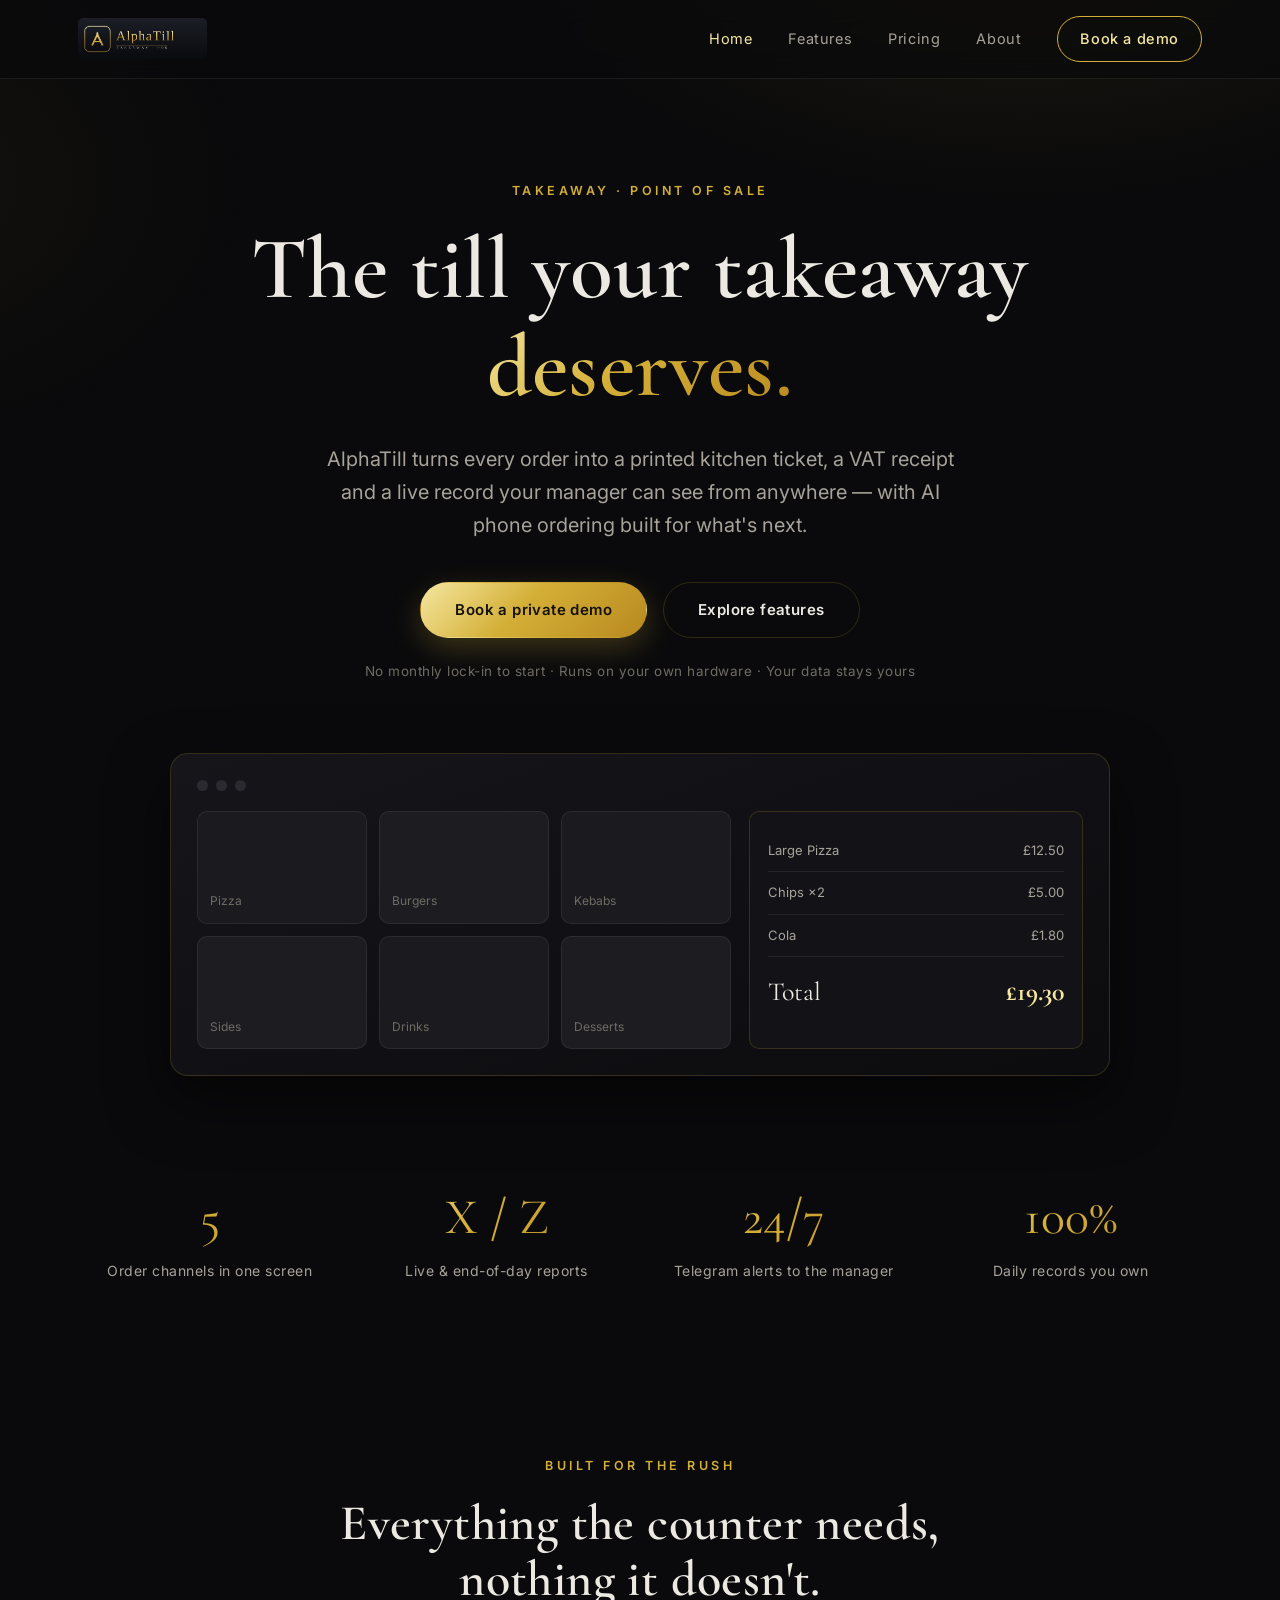
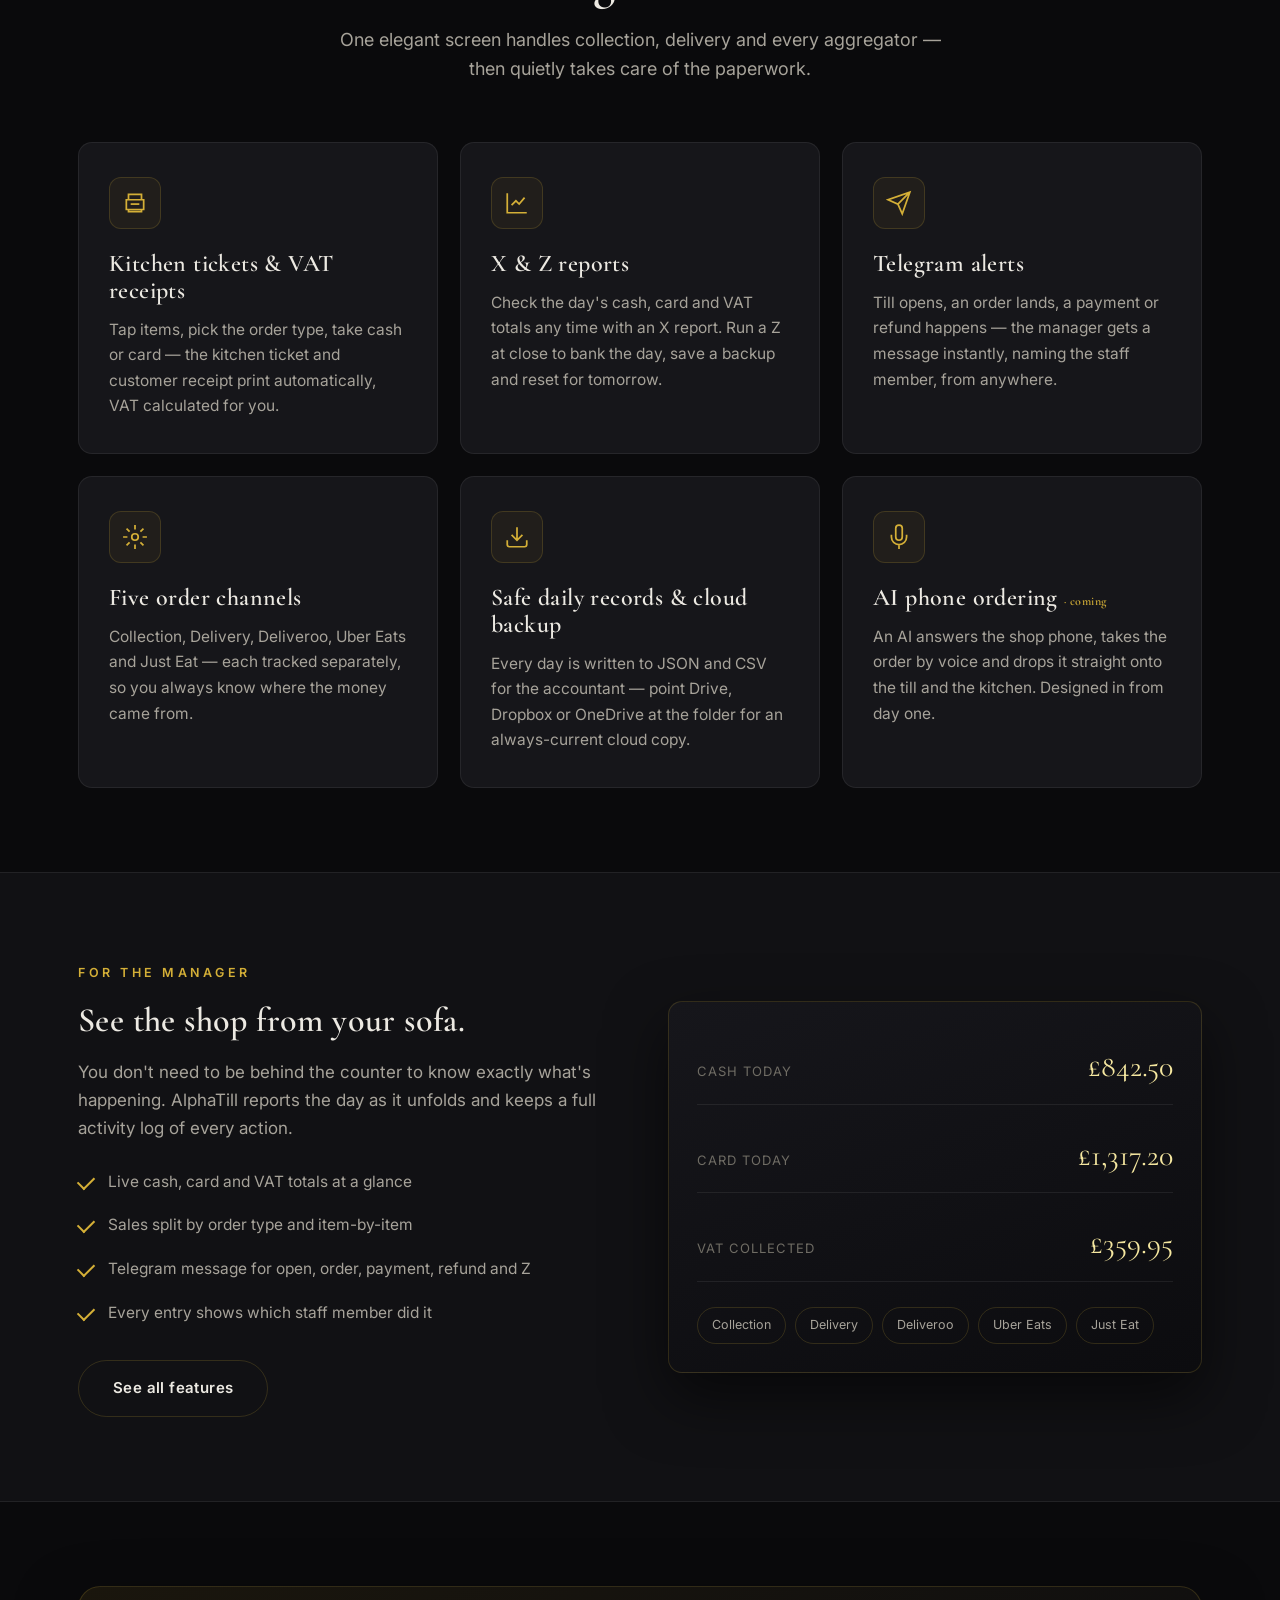
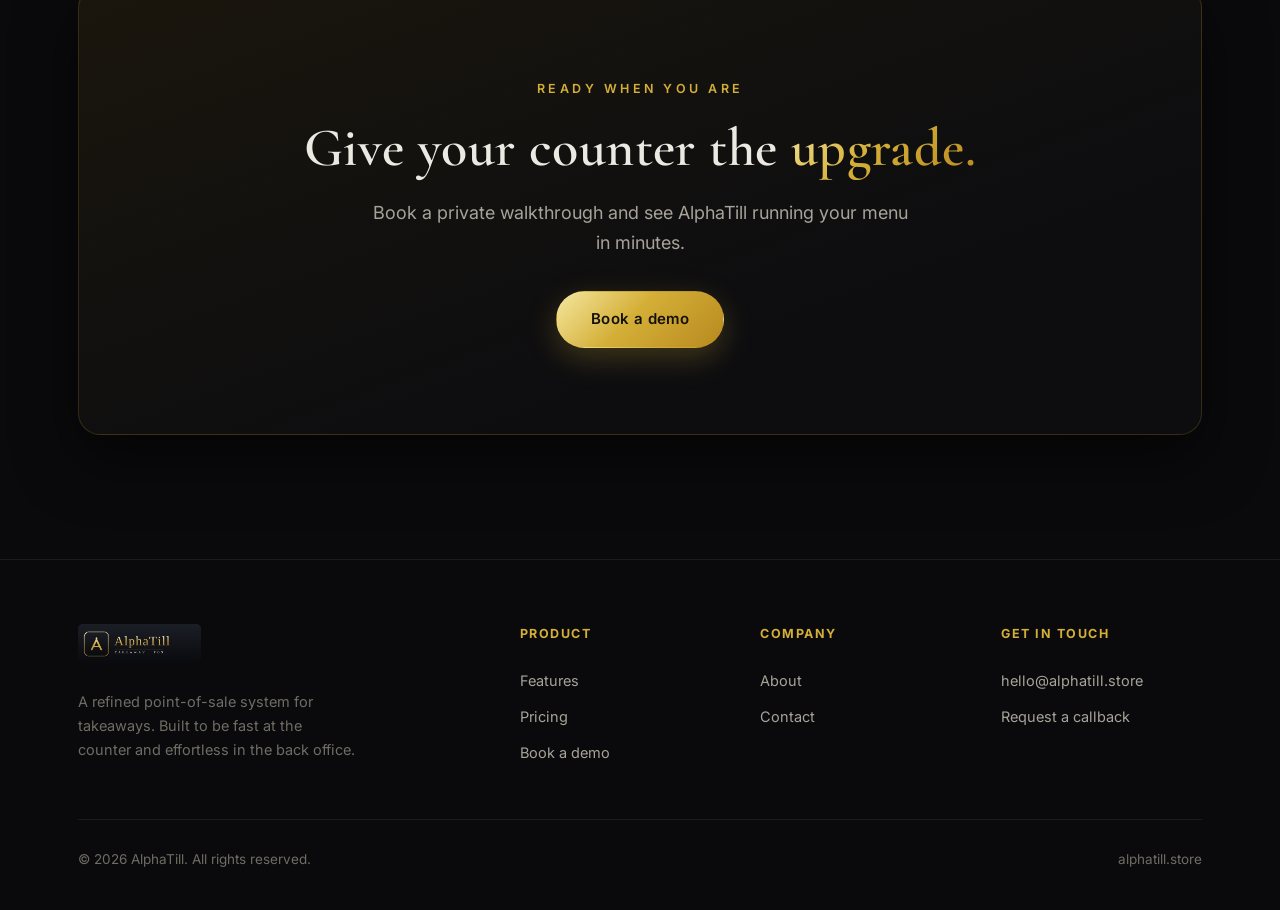
==== index.html @ 784c2a52 "Initial commit: AlphaTill marketing website" ====
<!DOCTYPE html>
<html lang="en">
<head>
<meta charset="UTF-8" />
<meta name="viewport" content="width=device-width, initial-scale=1.0" />
<title>AlphaTill — The Luxury POS for Takeaways</title>
<meta name="description" content="AlphaTill is a refined point-of-sale system for takeaways: kitchen tickets, VAT receipts, X/Z reports, Telegram alerts, cloud backups and AI phone ordering." />
<link rel="icon" href="img/logo.png" />
<link rel="preconnect" href="https://fonts.googleapis.com" />
<link rel="preconnect" href="https://fonts.gstatic.com" crossorigin />
<link href="https://fonts.googleapis.com/css2?family=Cormorant+Garamond:wght@500;600;700&family=Inter:wght@400;500;600;700&display=swap" rel="stylesheet" />
<link rel="stylesheet" href="css/style.css" />
</head>
<body>

<header class="site">
  <div class="wrap nav">
    <a href="index.html" class="logo"><img src="img/logo.png" alt="AlphaTill" /></a>
    <nav class="nav-links">
      <a href="index.html" class="active">Home</a>
      <a href="features.html">Features</a>
      <a href="pricing.html">Pricing</a>
      <a href="about.html">About</a>
      <a href="contact.html" class="nav-cta">Book a demo</a>
    </nav>
    <button class="menu-toggle" aria-label="Menu">☰</button>
  </div>
</header>

<!-- HERO -->
<section class="hero">
  <div class="wrap">
    <span class="eyebrow">Takeaway · Point of Sale</span>
    <h1>The till your takeaway<br><span class="gold-text">deserves.</span></h1>
    <p class="lead">AlphaTill turns every order into a printed kitchen ticket, a VAT receipt and a live record your manager can see from anywhere — with AI phone ordering built for what's next.</p>
    <div class="hero-actions">
      <a href="contact.html" class="btn btn-gold">Book a private demo</a>
      <a href="features.html" class="btn btn-ghost">Explore features</a>
    </div>
    <p class="hero-note">No monthly lock-in to start · Runs on your own hardware · Your data stays yours</p>

    <!-- device mock -->
    <div class="hero-visual reveal">
      <div class="mock-bar"><span></span><span></span><span></span></div>
      <div class="mock-grid">
        <div class="mock-tiles">
          <div class="mock-tile">Pizza</div>
          <div class="mock-tile">Burgers</div>
          <div class="mock-tile">Kebabs</div>
          <div class="mock-tile">Sides</div>
          <div class="mock-tile">Drinks</div>
          <div class="mock-tile">Desserts</div>
        </div>
        <div class="mock-side">
          <div class="mock-row"><span>Large Pizza</span><span>£12.50</span></div>
          <div class="mock-row"><span>Chips ×2</span><span>£5.00</span></div>
          <div class="mock-row"><span>Cola</span><span>£1.80</span></div>
          <div class="mock-total"><span>Total</span><b>£19.30</b></div>
        </div>
      </div>
    </div>
  </div>
</section>

<!-- TRUST / STATS -->
<section style="padding-top:30px;">
  <div class="wrap">
    <div class="stats">
      <div class="stat reveal"><div class="num gold-text">5</div><div class="lbl">Order channels in one screen</div></div>
      <div class="stat reveal"><div class="num gold-text">X&nbsp;/&nbsp;Z</div><div class="lbl">Live & end-of-day reports</div></div>
      <div class="stat reveal"><div class="num gold-text">24/7</div><div class="lbl">Telegram alerts to the manager</div></div>
      <div class="stat reveal"><div class="num gold-text">100%</div><div class="lbl">Daily records you own</div></div>
    </div>
  </div>
</section>

<!-- FEATURE HIGHLIGHTS -->
<section>
  <div class="wrap">
    <div class="section-head">
      <span class="eyebrow">Built for the rush</span>
      <h2>Everything the counter needs,<br>nothing it doesn't.</h2>
      <p>One elegant screen handles collection, delivery and every aggregator — then quietly takes care of the paperwork.</p>
    </div>
    <div class="grid grid-3">
      <div class="card reveal">
        <div class="icon"><svg viewBox="0 0 24 24"><path d="M6 9V4h12v5M6 18h12v2H6zM4 9h16v9H4z"/><path d="M8 13h8"/></svg></div>
        <h3>Kitchen tickets & VAT receipts</h3>
        <p>Tap items, pick the order type, take cash or card — the kitchen ticket and customer receipt print automatically, VAT calculated for you.</p>
      </div>
      <div class="card reveal">
        <div class="icon"><svg viewBox="0 0 24 24"><path d="M3 3v18h18"/><path d="M7 14l4-4 3 3 5-6"/></svg></div>
        <h3>X & Z reports</h3>
        <p>Check the day's cash, card and VAT totals any time with an X report. Run a Z at close to bank the day, save a backup and reset for tomorrow.</p>
      </div>
      <div class="card reveal">
        <div class="icon"><svg viewBox="0 0 24 24"><path d="M22 2L11 13M22 2l-7 20-4-9-9-4 20-7z"/></svg></div>
        <h3>Telegram alerts</h3>
        <p>Till opens, an order lands, a payment or refund happens — the manager gets a message instantly, naming the staff member, from anywhere.</p>
      </div>
      <div class="card reveal">
        <div class="icon"><svg viewBox="0 0 24 24"><circle cx="12" cy="12" r="3"/><path d="M12 1v4M12 19v4M4.2 4.2l2.8 2.8M17 17l2.8 2.8M1 12h4M19 12h4M4.2 19.8l2.8-2.8M17 7l2.8-2.8"/></svg></div>
        <h3>Five order channels</h3>
        <p>Collection, Delivery, Deliveroo, Uber Eats and Just Eat — each tracked separately, so you always know where the money came from.</p>
      </div>
      <div class="card reveal">
        <div class="icon"><svg viewBox="0 0 24 24"><path d="M21 15v4a2 2 0 0 1-2 2H5a2 2 0 0 1-2-2v-4"/><path d="M7 10l5 5 5-5M12 15V3"/></svg></div>
        <h3>Safe daily records & cloud backup</h3>
        <p>Every day is written to JSON and CSV for the accountant — point Drive, Dropbox or OneDrive at the folder for an always-current cloud copy.</p>
      </div>
      <div class="card reveal">
        <div class="icon"><svg viewBox="0 0 24 24"><path d="M12 1a3 3 0 0 0-3 3v8a3 3 0 0 0 6 0V4a3 3 0 0 0-3-3z"/><path d="M19 10v2a7 7 0 0 1-14 0v-2M12 19v4"/></svg></div>
        <h3>AI phone ordering <span style="font-size:12px;color:var(--gold)">· coming</span></h3>
        <p>An AI answers the shop phone, takes the order by voice and drops it straight onto the till and the kitchen. Designed in from day one.</p>
      </div>
    </div>
  </div>
</section>

<!-- SPLIT FEATURE -->
<section style="background:var(--bg-soft); border-top:1px solid var(--line-soft); border-bottom:1px solid var(--line-soft);">
  <div class="wrap">
    <div class="feature-row" style="border:0;padding:0;">
      <div class="feature-text reveal">
        <span class="eyebrow">For the manager</span>
        <h3>See the shop from your sofa.</h3>
        <p>You don't need to be behind the counter to know exactly what's happening. AlphaTill reports the day as it unfolds and keeps a full activity log of every action.</p>
        <ul class="feature-list">
          <li>Live cash, card and VAT totals at a glance</li>
          <li>Sales split by order type and item-by-item</li>
          <li>Telegram message for open, order, payment, refund and Z</li>
          <li>Every entry shows which staff member did it</li>
        </ul>
        <div style="margin-top:26px;"><a href="features.html" class="btn btn-ghost">See all features</a></div>
      </div>
      <div class="feature-art reveal">
        <div class="art-stat"><span class="label">Cash today</span><span class="val">£842.50</span></div>
        <div class="art-stat"><span class="label">Card today</span><span class="val">£1,317.20</span></div>
        <div class="art-stat"><span class="label">VAT collected</span><span class="val">£359.95</span></div>
        <div style="margin-top:8px;">
          <span class="art-chip">Collection</span>
          <span class="art-chip">Delivery</span>
          <span class="art-chip">Deliveroo</span>
          <span class="art-chip">Uber Eats</span>
          <span class="art-chip">Just Eat</span>
        </div>
      </div>
    </div>
  </div>
</section>

<!-- CTA -->
<section>
  <div class="wrap">
    <div class="cta-band reveal">
      <span class="eyebrow">Ready when you are</span>
      <h2>Give your counter the <span class="gold-text">upgrade.</span></h2>
      <p>Book a private walkthrough and see AlphaTill running your menu in minutes.</p>
      <a href="contact.html" class="btn btn-gold">Book a demo</a>
    </div>
  </div>
</section>

<!-- FOOTER -->
<footer class="site">
  <div class="wrap">
    <div class="foot-grid">
      <div class="foot-brand">
        <img src="img/logo.png" alt="AlphaTill" />
        <p>A refined point-of-sale system for takeaways. Built to be fast at the counter and effortless in the back office.</p>
      </div>
      <div class="foot-col">
        <h5>Product</h5>
        <a href="features.html">Features</a>
        <a href="pricing.html">Pricing</a>
        <a href="contact.html">Book a demo</a>
      </div>
      <div class="foot-col">
        <h5>Company</h5>
        <a href="about.html">About</a>
        <a href="contact.html">Contact</a>
      </div>
      <div class="foot-col">
        <h5>Get in touch</h5>
        <a href="mailto:hello@alphatill.store">hello@alphatill.store</a>
        <a href="contact.html">Request a callback</a>
      </div>
    </div>
    <div class="foot-bottom">
      <span>© 2026 AlphaTill. All rights reserved.</span>
      <span>alphatill.store</span>
    </div>
  </div>
</footer>

<script src="js/main.js"></script>
</body>
</html>
---- css/style.css ----
/* ============================================================
   AlphaTill — Luxury marketing site
   Dark & gold theme
   ============================================================ */

:root {
  --bg:        #0a0a0c;
  --bg-soft:   #111114;
  --bg-card:   #16161a;
  --bg-elev:   #1c1c21;
  --line:      rgba(212,175,55,0.18);
  --line-soft: rgba(255,255,255,0.07);

  --gold:      #d4af37;
  --gold-lite: #f5e7a0;
  --gold-deep: #c9a227;
  --gold-grad: linear-gradient(135deg, #f5e7a0 0%, #d4af37 45%, #b8891f 100%);

  --text:      #ece9e2;
  --text-soft: #a7a39a;
  --text-dim:  #6f6c64;

  --serif: "Cormorant Garamond", "Playfair Display", Georgia, serif;
  --sans:  "Inter", -apple-system, BlinkMacSystemFont, "Segoe UI", sans-serif;

  --maxw: 1180px;
  --radius: 14px;
  --shadow: 0 24px 60px rgba(0,0,0,0.55);
}

* { margin: 0; padding: 0; box-sizing: border-box; }

html { scroll-behavior: smooth; }

body {
  background: var(--bg);
  color: var(--text);
  font-family: var(--sans);
  font-size: 17px;
  line-height: 1.65;
  -webkit-font-smoothing: antialiased;
  overflow-x: hidden;
}

/* subtle luxe background grain/glow */
body::before {
  content: "";
  position: fixed;
  inset: 0;
  background:
    radial-gradient(900px 500px at 80% -10%, rgba(212,175,55,0.10), transparent 60%),
    radial-gradient(700px 500px at -10% 20%, rgba(212,175,55,0.05), transparent 55%);
  pointer-events: none;
  z-index: 0;
}

.wrap { max-width: var(--maxw); margin: 0 auto; padding: 0 28px; position: relative; z-index: 1; }

h1, h2, h3 { font-family: var(--serif); font-weight: 600; line-height: 1.12; letter-spacing: 0.4px; }

a { color: inherit; text-decoration: none; transition: color .25s ease, opacity .25s ease; }

.gold-text {
  background: var(--gold-grad);
  -webkit-background-clip: text;
  background-clip: text;
  -webkit-text-fill-color: transparent;
}

.eyebrow {
  font-family: var(--sans);
  font-size: 12.5px;
  letter-spacing: 3.5px;
  text-transform: uppercase;
  color: var(--gold);
  font-weight: 600;
  margin-bottom: 18px;
  display: inline-block;
}

/* ---------- Header ---------- */
header.site {
  position: sticky;
  top: 0;
  z-index: 50;
  backdrop-filter: blur(14px);
  background: rgba(10,10,12,0.72);
  border-bottom: 1px solid var(--line-soft);
}
.nav {
  display: flex;
  align-items: center;
  justify-content: space-between;
  height: 78px;
}
.nav .logo img { height: 42px; display: block; }
.nav-links { display: flex; align-items: center; gap: 36px; }
.nav-links a {
  font-size: 14.5px;
  letter-spacing: 0.6px;
  color: var(--text-soft);
}
.nav-links a:hover, .nav-links a.active { color: var(--gold-lite); }
.nav-cta {
  border: 1px solid var(--gold);
  padding: 10px 22px;
  border-radius: 999px;
  color: var(--gold-lite) !important;
  font-weight: 500;
}
.nav-cta:hover { background: var(--gold); color: #14110a !important; }

.menu-toggle { display: none; background: none; border: 0; color: var(--gold); font-size: 26px; cursor: pointer; }

/* ---------- Buttons ---------- */
.btn {
  display: inline-block;
  font-family: var(--sans);
  font-size: 15px;
  font-weight: 600;
  letter-spacing: 0.4px;
  padding: 15px 34px;
  border-radius: 999px;
  cursor: pointer;
  border: 1px solid transparent;
  transition: transform .2s ease, box-shadow .25s ease, background .25s ease;
}
.btn-gold {
  background: var(--gold-grad);
  color: #14110a;
  box-shadow: 0 10px 30px rgba(212,175,55,0.25);
}
.btn-gold:hover { transform: translateY(-2px); box-shadow: 0 16px 40px rgba(212,175,55,0.38); }
.btn-ghost { border: 1px solid var(--line); color: var(--text); }
.btn-ghost:hover { border-color: var(--gold); color: var(--gold-lite); }

/* ---------- Hero ---------- */
.hero { padding: 96px 0 70px; text-align: center; }
.hero h1 { font-size: clamp(44px, 7vw, 88px); margin-bottom: 26px; }
.hero p.lead {
  font-size: 20px;
  color: var(--text-soft);
  max-width: 640px;
  margin: 0 auto 40px;
}
.hero-actions { display: flex; gap: 16px; justify-content: center; flex-wrap: wrap; }
.hero-note { margin-top: 22px; font-size: 13.5px; color: var(--text-dim); letter-spacing: 0.5px; }

.hairline {
  width: 70px; height: 1px;
  background: var(--gold-grad);
  margin: 0 auto 28px;
}

/* device mock under hero */
.hero-visual {
  margin: 70px auto 0;
  max-width: 940px;
  border-radius: 18px;
  border: 1px solid var(--line);
  background: linear-gradient(160deg, #15151a, #0c0c0f);
  box-shadow: var(--shadow);
  padding: 26px;
}
.mock-bar { display: flex; gap: 8px; margin-bottom: 20px; }
.mock-bar span { width: 11px; height: 11px; border-radius: 50%; background: #2a2a30; }
.mock-grid { display: grid; grid-template-columns: 1.6fr 1fr; gap: 18px; }
.mock-tiles { display: grid; grid-template-columns: repeat(3, 1fr); gap: 12px; }
.mock-tile { aspect-ratio: 1.5; border-radius: 10px; border: 1px solid var(--line-soft);
  background: var(--bg-elev); display: flex; align-items: flex-end; padding: 12px; font-size: 12px; color: var(--text-dim); }
.mock-tile:nth-child(odd) { background: #1a1a1f; }
.mock-side { border-radius: 10px; border: 1px solid var(--line); background: #131317; padding: 18px; }
.mock-row { display: flex; justify-content: space-between; padding: 10px 0; border-bottom: 1px solid var(--line-soft); font-size: 13px; color: var(--text-soft); }
.mock-total { display: flex; justify-content: space-between; padding-top: 14px; font-family: var(--serif); font-size: 26px; }
.mock-total b { color: var(--gold-lite); }

/* ---------- Sections ---------- */
section { padding: 84px 0; position: relative; z-index: 1; }
.section-head { text-align: center; max-width: 620px; margin: 0 auto 58px; }
.section-head h2 { font-size: clamp(32px, 4.5vw, 50px); margin-bottom: 18px; }
.section-head p { color: var(--text-soft); font-size: 18px; }

.divider { height: 1px; background: var(--line-soft); }

/* feature grid */
.grid { display: grid; gap: 22px; }
.grid-3 { grid-template-columns: repeat(3, 1fr); }
.grid-2 { grid-template-columns: repeat(2, 1fr); }

.card {
  background: var(--bg-card);
  border: 1px solid var(--line-soft);
  border-radius: var(--radius);
  padding: 34px 30px;
  transition: transform .25s ease, border-color .25s ease, box-shadow .25s ease;
}
.card:hover { transform: translateY(-4px); border-color: var(--line); box-shadow: var(--shadow); }
.card .icon {
  width: 52px; height: 52px; border-radius: 12px;
  display: flex; align-items: center; justify-content: center;
  border: 1px solid var(--line);
  background: rgba(212,175,55,0.06);
  margin-bottom: 22px;
}
.card .icon svg { width: 26px; height: 26px; stroke: var(--gold); fill: none; stroke-width: 1.6; }
.card h3 { font-size: 24px; margin-bottom: 12px; color: var(--text); }
.card p { color: var(--text-soft); font-size: 15.5px; }

/* alternating detail rows (features page) */
.feature-row {
  display: grid;
  grid-template-columns: 1fr 1fr;
  gap: 56px;
  align-items: center;
  padding: 56px 0;
  border-bottom: 1px solid var(--line-soft);
}
.feature-row:nth-child(even) .feature-text { order: 2; }
.feature-text h3 { font-size: 34px; margin-bottom: 18px; }
.feature-text p { color: var(--text-soft); margin-bottom: 18px; }
.feature-list { list-style: none; }
.feature-list li { padding: 9px 0 9px 30px; position: relative; color: var(--text-soft); font-size: 15.5px; }
.feature-list li::before {
  content: "";
  position: absolute; left: 0; top: 16px;
  width: 14px; height: 8px;
  border-left: 2px solid var(--gold);
  border-bottom: 2px solid var(--gold);
  transform: rotate(-45deg);
}
.feature-art {
  border-radius: var(--radius);
  border: 1px solid var(--line);
  background: linear-gradient(160deg, #16161b, #0c0c0f);
  min-height: 280px;
  box-shadow: var(--shadow);
  padding: 28px;
  display: flex; flex-direction: column; justify-content: center; gap: 14px;
}
.art-stat { display: flex; justify-content: space-between; align-items: baseline; padding: 12px 0; border-bottom: 1px solid var(--line-soft); }
.art-stat .label { color: var(--text-dim); font-size: 13px; letter-spacing: 1px; text-transform: uppercase; }
.art-stat .val { font-family: var(--serif); font-size: 30px; color: var(--gold-lite); }
.art-chip { display: inline-block; padding: 7px 14px; border: 1px solid var(--line); border-radius: 999px; font-size: 12.5px; color: var(--text-soft); margin: 3px 4px 0 0; }

/* ---------- Pricing ---------- */
.price-grid { display: grid; grid-template-columns: repeat(3, 1fr); gap: 24px; align-items: stretch; }
.price-card {
  background: var(--bg-card);
  border: 1px solid var(--line-soft);
  border-radius: var(--radius);
  padding: 40px 32px;
  display: flex; flex-direction: column;
}
.price-card.featured {
  border-color: var(--gold);
  background: linear-gradient(170deg, #1a160d, #121117);
  position: relative;
  box-shadow: 0 24px 60px rgba(212,175,55,0.12);
}
.price-badge {
  position: absolute; top: -13px; left: 50%; transform: translateX(-50%);
  background: var(--gold-grad); color: #14110a;
  font-size: 11.5px; font-weight: 700; letter-spacing: 1.5px; text-transform: uppercase;
  padding: 6px 16px; border-radius: 999px;
}
.price-card h3 { font-size: 27px; margin-bottom: 6px; }
.price-card .sub { color: var(--text-dim); font-size: 14px; margin-bottom: 26px; }
.price-amount { font-family: var(--serif); font-size: 56px; line-height: 1; margin-bottom: 4px; }
.price-amount span { font-size: 17px; color: var(--text-dim); font-family: var(--sans); }
.price-foot { color: var(--text-dim); font-size: 13px; margin-bottom: 28px; }
.price-features { list-style: none; margin-bottom: 32px; flex: 1; }
.price-features li { padding: 10px 0 10px 28px; position: relative; color: var(--text-soft); font-size: 15px; border-bottom: 1px solid var(--line-soft); }
.price-features li::before {
  content: ""; position: absolute; left: 0; top: 17px;
  width: 13px; height: 7px; border-left: 2px solid var(--gold); border-bottom: 2px solid var(--gold);
  transform: rotate(-45deg);
}
.price-card .btn { width: 100%; text-align: center; }

/* ---------- Stats strip ---------- */
.stats { display: grid; grid-template-columns: repeat(4, 1fr); gap: 24px; text-align: center; }
.stat .num { font-family: var(--serif); font-size: 50px; }
.stat .lbl { color: var(--text-soft); font-size: 14px; letter-spacing: 0.5px; }

/* ---------- CTA band ---------- */
.cta-band { text-align: center; padding: 86px 28px; border-radius: 22px;
  border: 1px solid var(--line);
  background: linear-gradient(160deg, #1a160d 0%, #0d0d10 70%);
  box-shadow: var(--shadow); }
.cta-band h2 { font-size: clamp(32px, 5vw, 54px); margin-bottom: 20px; }
.cta-band p { color: var(--text-soft); font-size: 18px; max-width: 540px; margin: 0 auto 34px; }

/* ---------- Forms ---------- */
.form-wrap { max-width: 640px; margin: 0 auto; }
.field { margin-bottom: 22px; }
.field label { display: block; font-size: 13px; letter-spacing: 1px; text-transform: uppercase; color: var(--text-dim); margin-bottom: 9px; }
.field input, .field select, .field textarea {
  width: 100%;
  background: var(--bg-soft);
  border: 1px solid var(--line-soft);
  border-radius: 10px;
  padding: 14px 16px;
  color: var(--text);
  font-family: var(--sans);
  font-size: 15.5px;
  transition: border-color .2s ease;
}
.field input:focus, .field select:focus, .field textarea:focus { outline: none; border-color: var(--gold); }
.field textarea { min-height: 130px; resize: vertical; }
.form-grid { display: grid; grid-template-columns: 1fr 1fr; gap: 22px; }
.form-note { color: var(--text-dim); font-size: 13px; text-align: center; margin-top: 18px; }

.contact-info { display: grid; grid-template-columns: repeat(3,1fr); gap: 22px; margin-top: 64px; text-align: center; }
.contact-info .ci h4 { font-family: var(--sans); font-size: 13px; letter-spacing: 1.5px; text-transform: uppercase; color: var(--text-dim); margin-bottom: 8px; }
.contact-info .ci p { color: var(--gold-lite); font-size: 17px; }

/* ---------- About ---------- */
.about-lead { max-width: 760px; margin: 0 auto; text-align: center; }
.about-lead p { font-size: 21px; color: var(--text-soft); font-family: var(--serif); line-height: 1.5; }
.values { display: grid; grid-template-columns: repeat(3,1fr); gap: 24px; margin-top: 60px; }

/* ---------- Footer ---------- */
footer.site {
  border-top: 1px solid var(--line-soft);
  padding: 64px 0 40px;
  margin-top: 40px;
  position: relative; z-index: 1;
}
.foot-grid { display: grid; grid-template-columns: 2fr 1fr 1fr 1fr; gap: 40px; margin-bottom: 48px; }
.foot-brand img { height: 40px; margin-bottom: 18px; }
.foot-brand p { color: var(--text-dim); font-size: 14.5px; max-width: 280px; }
.foot-col h5 { font-family: var(--sans); font-size: 12.5px; letter-spacing: 1.5px; text-transform: uppercase; color: var(--gold); margin-bottom: 18px; }
.foot-col a { display: block; color: var(--text-soft); font-size: 14.5px; padding: 6px 0; }
.foot-col a:hover { color: var(--gold-lite); }
.foot-bottom { display: flex; justify-content: space-between; align-items: center; padding-top: 28px; border-top: 1px solid var(--line-soft); color: var(--text-dim); font-size: 13.5px; flex-wrap: wrap; gap: 12px; }

/* ---------- reveal animation ---------- */
.reveal { opacity: 0; transform: translateY(26px); transition: opacity .7s ease, transform .7s ease; }
.reveal.in { opacity: 1; transform: none; }

/* ---------- Responsive ---------- */
@media (max-width: 920px) {
  .grid-3, .price-grid, .stats, .contact-info, .values { grid-template-columns: 1fr 1fr; }
  .foot-grid { grid-template-columns: 1fr 1fr; }
  .mock-grid { grid-template-columns: 1fr; }
}
@media (max-width: 720px) {
  .nav-links { display: none; }
  .nav-links.open {
    display: flex; flex-direction: column; position: absolute; top: 78px; left: 0; right: 0;
    background: var(--bg-soft); border-bottom: 1px solid var(--line); padding: 24px 28px; gap: 20px;
  }
  .menu-toggle { display: block; }
  .feature-row { grid-template-columns: 1fr; gap: 28px; }
  .feature-row:nth-child(even) .feature-text { order: 0; }
  .grid-3, .grid-2, .price-grid, .stats, .contact-info, .values, .form-grid, .foot-grid { grid-template-columns: 1fr; }
  section { padding: 60px 0; }
  .hero { padding: 60px 0 40px; }
}
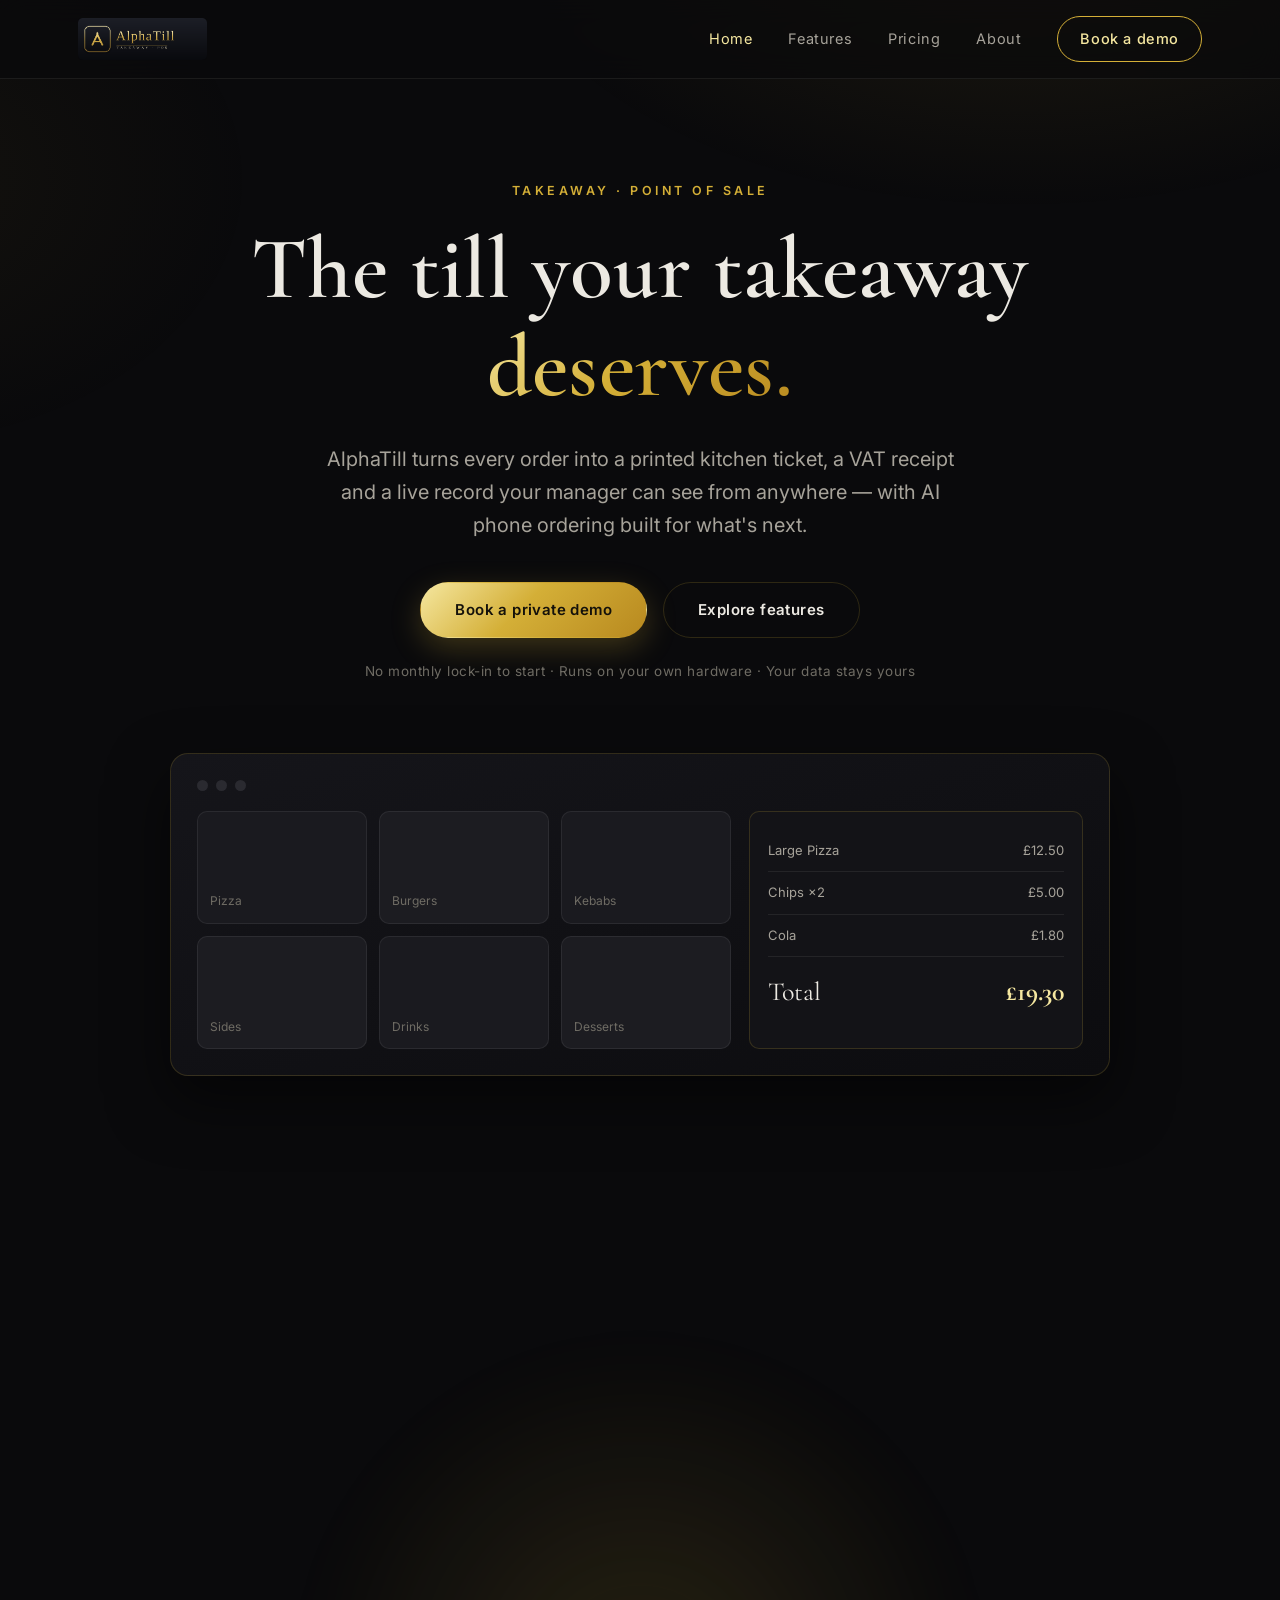
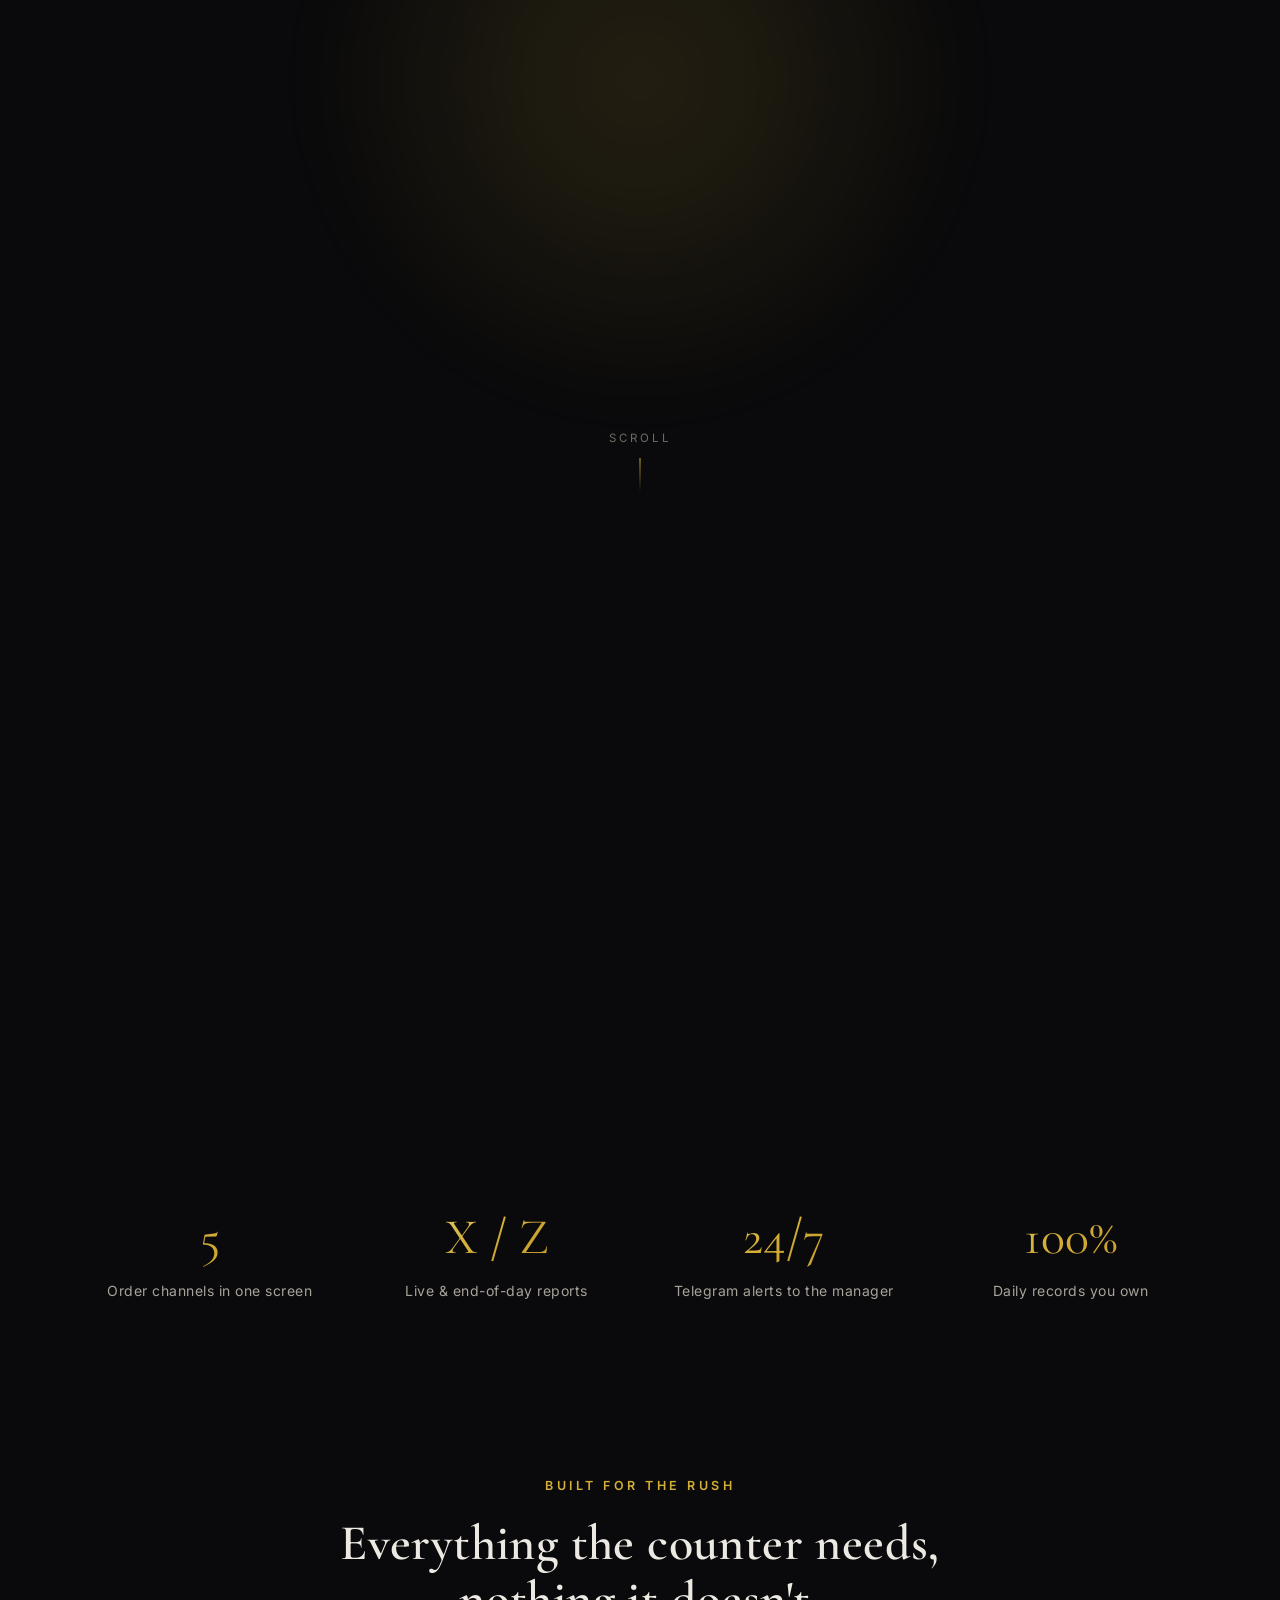
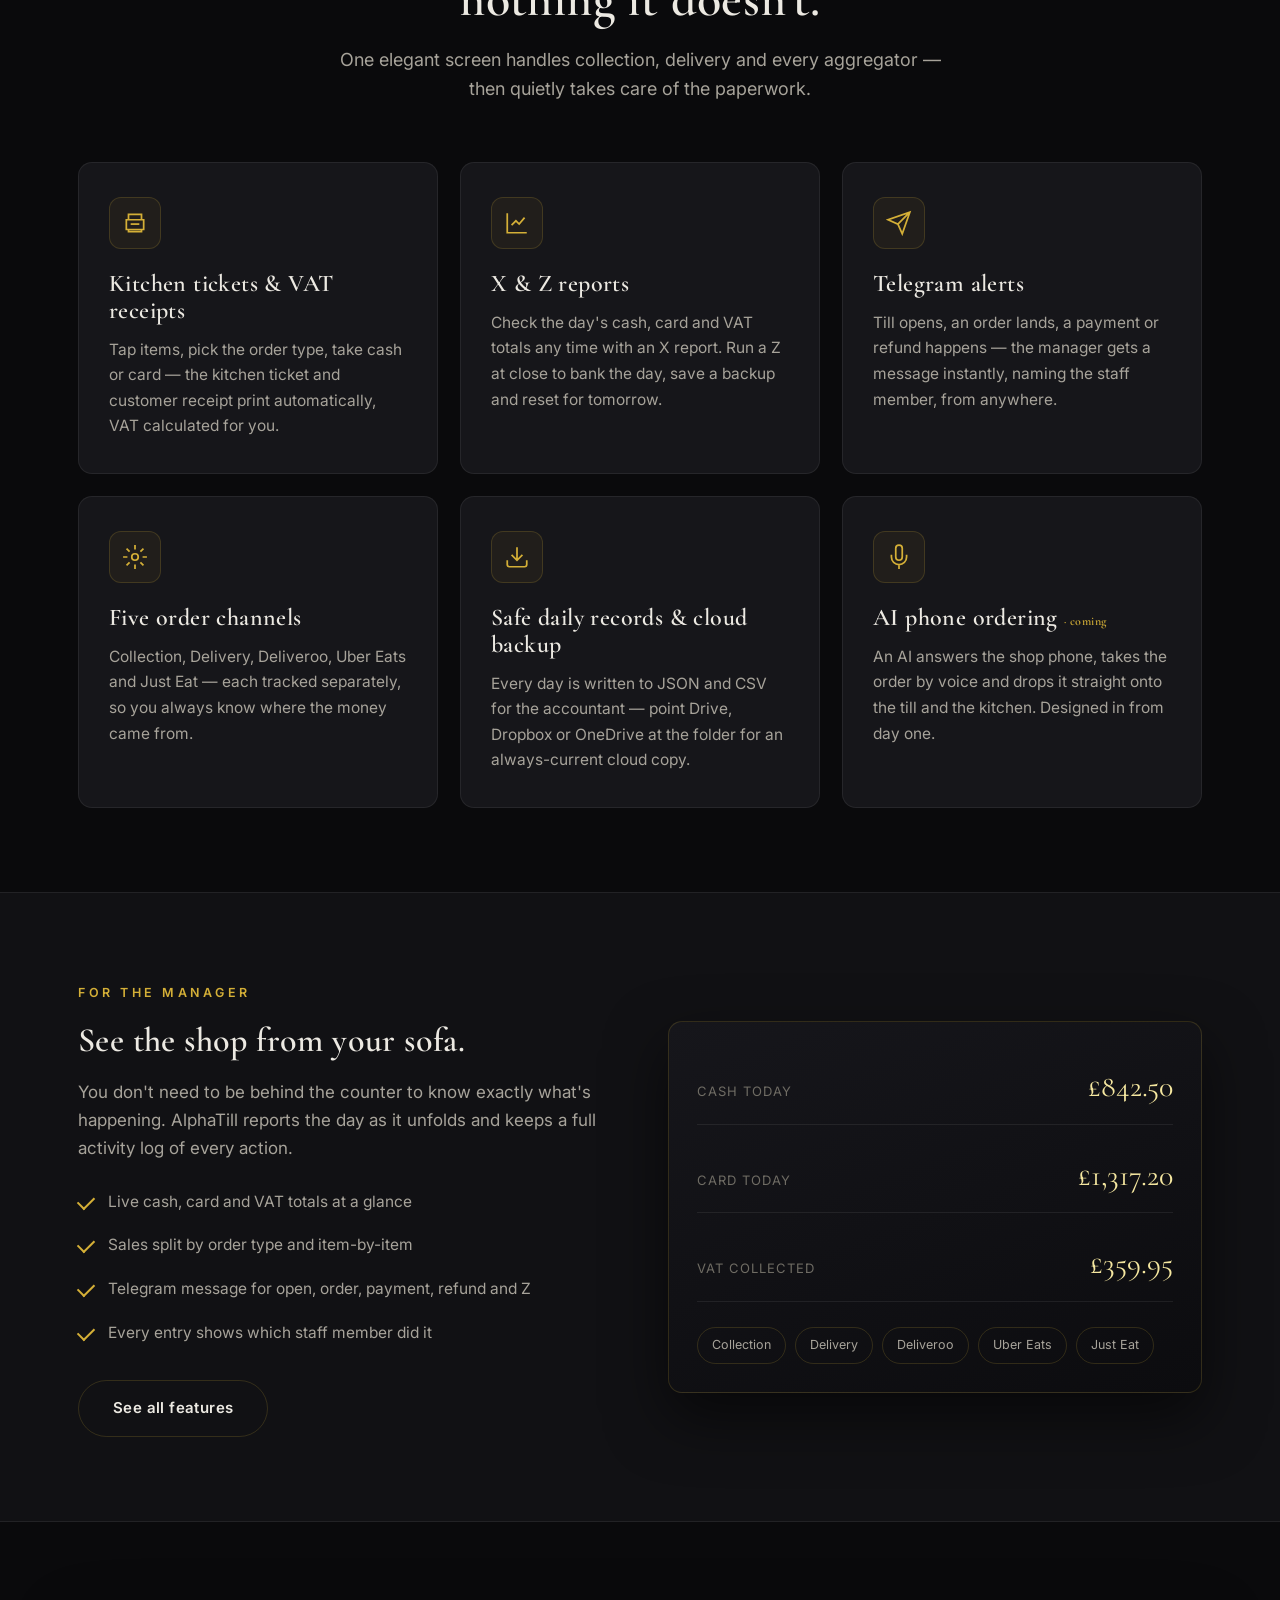
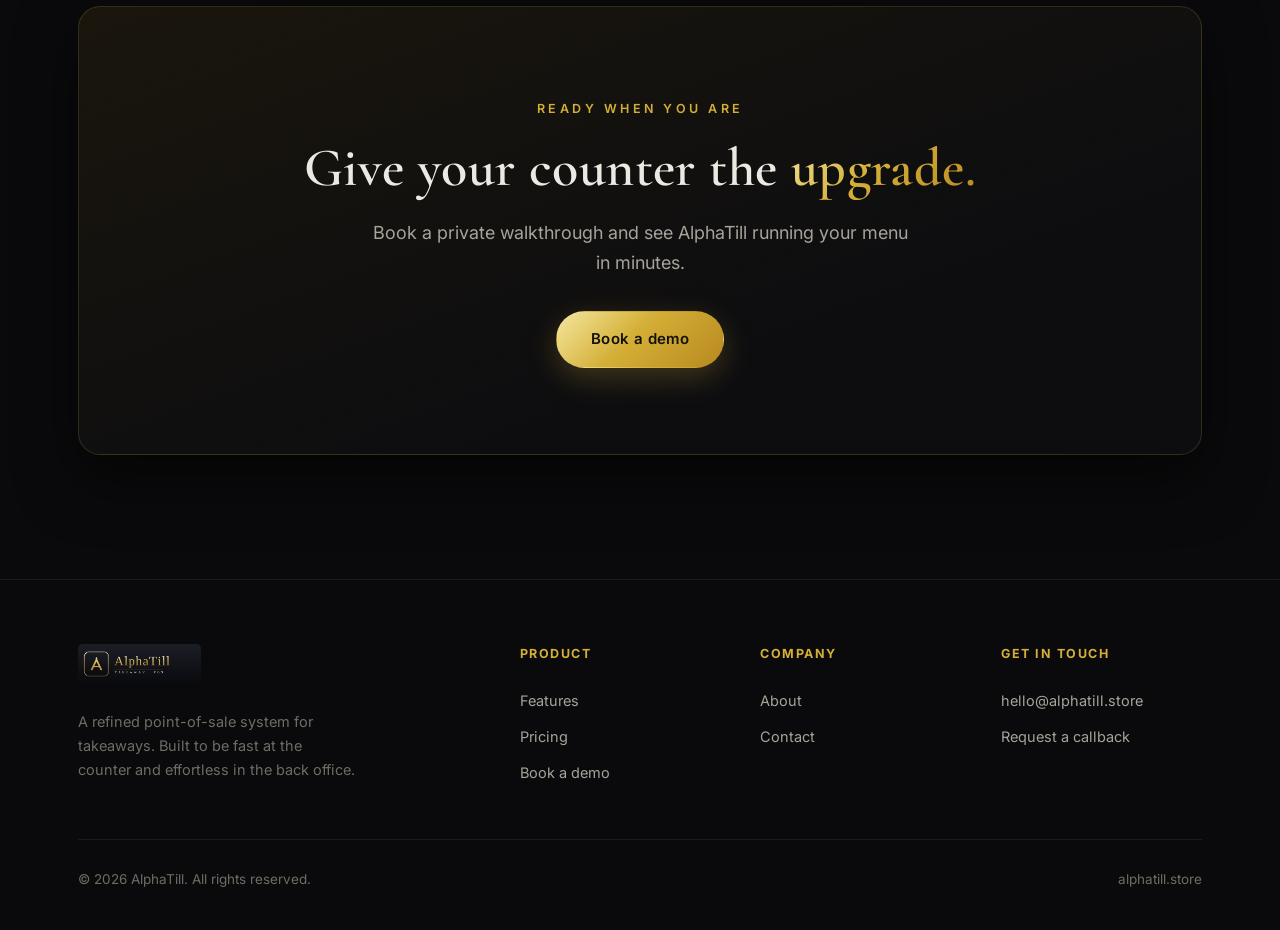
==== commit be485815: "Add scroll-driven logo reveal animation" ====
--- a/index.html
+++ b/index.html
@@ -62,6 +62,19 @@
   </div>
 </section>
 
+<!-- SCROLL-DRIVEN BRAND REVEAL -->
+<section class="brand-reveal" id="brandReveal">
+  <div class="brand-sticky">
+    <div class="brand-glow"></div>
+    <div class="brand-logo-wrap">
+      <img src="img/logo.png" class="brand-logo" alt="AlphaTill" />
+      <div class="brand-shine"></div>
+    </div>
+    <p class="brand-tag">Takeaway · Point of Sale</p>
+    <div class="brand-scrollcue">Scroll</div>
+  </div>
+</section>
+
 <!-- TRUST / STATS -->
 <section style="padding-top:30px;">
   <div class="wrap">
--- a/css/style.css
+++ b/css/style.css
@@ -357,3 +357,68 @@
   section { padding: 60px 0; }
   .hero { padding: 60px 0 40px; }
 }
+
+/* ---------- Scroll-driven brand reveal ---------- */
+.brand-reveal { height: 180vh; position: relative; z-index: 1; }
+.brand-sticky {
+  position: sticky; top: 0; height: 100vh;
+  display: flex; flex-direction: column;
+  align-items: center; justify-content: center;
+  overflow: hidden;
+}
+.brand-glow {
+  position: absolute;
+  width: 72vw; height: 72vw; max-width: 780px; max-height: 780px;
+  background: radial-gradient(circle, rgba(212,175,55,0.16), transparent 62%);
+  filter: blur(44px);
+  pointer-events: none;
+  opacity: 0.9;
+}
+.brand-logo-wrap {
+  position: relative;
+  will-change: transform, filter, opacity;
+  transform: scale(1.35);
+  filter: blur(14px);
+  opacity: 0;
+}
+.brand-logo { width: min(700px, 88vw); display: block; }
+.brand-shine {
+  position: absolute; inset: 0;
+  pointer-events: none;
+  background: linear-gradient(105deg, transparent 38%, rgba(255,248,219,0.55) 50%, transparent 62%);
+  background-size: 220% 100%;
+  background-position: 120% 0;
+  mix-blend-mode: screen;
+  opacity: 0;
+}
+.brand-tag {
+  margin-top: 34px;
+  font-family: var(--sans);
+  font-size: 13px; letter-spacing: 16px; text-transform: uppercase;
+  color: var(--gold);
+  opacity: 0;
+  will-change: opacity, letter-spacing;
+  padding-left: 16px;
+}
+.brand-scrollcue {
+  position: absolute; bottom: 38px; left: 50%; transform: translateX(-50%);
+  color: var(--text-dim); font-size: 11.5px; letter-spacing: 3px; text-transform: uppercase;
+  display: flex; flex-direction: column; align-items: center; gap: 10px;
+}
+.brand-scrollcue::after {
+  content: ""; width: 1px; height: 34px;
+  background: linear-gradient(var(--gold), transparent);
+  animation: cueDrop 1.8s ease-in-out infinite;
+}
+@keyframes cueDrop {
+  0%, 100% { opacity: 0.3; transform: scaleY(0.6); transform-origin: top; }
+  50% { opacity: 1; transform: scaleY(1); transform-origin: top; }
+}
+@media (max-width: 720px) { .brand-reveal { height: 150vh; } .brand-tag { letter-spacing: 10px; } }
+@media (prefers-reduced-motion: reduce) {
+  .brand-reveal { height: auto; }
+  .brand-sticky { height: auto; padding: 90px 0; }
+  .brand-logo-wrap { transform: none; filter: none; opacity: 1; }
+  .brand-tag { opacity: 1; letter-spacing: 10px; }
+  .brand-scrollcue { display: none; }
+}
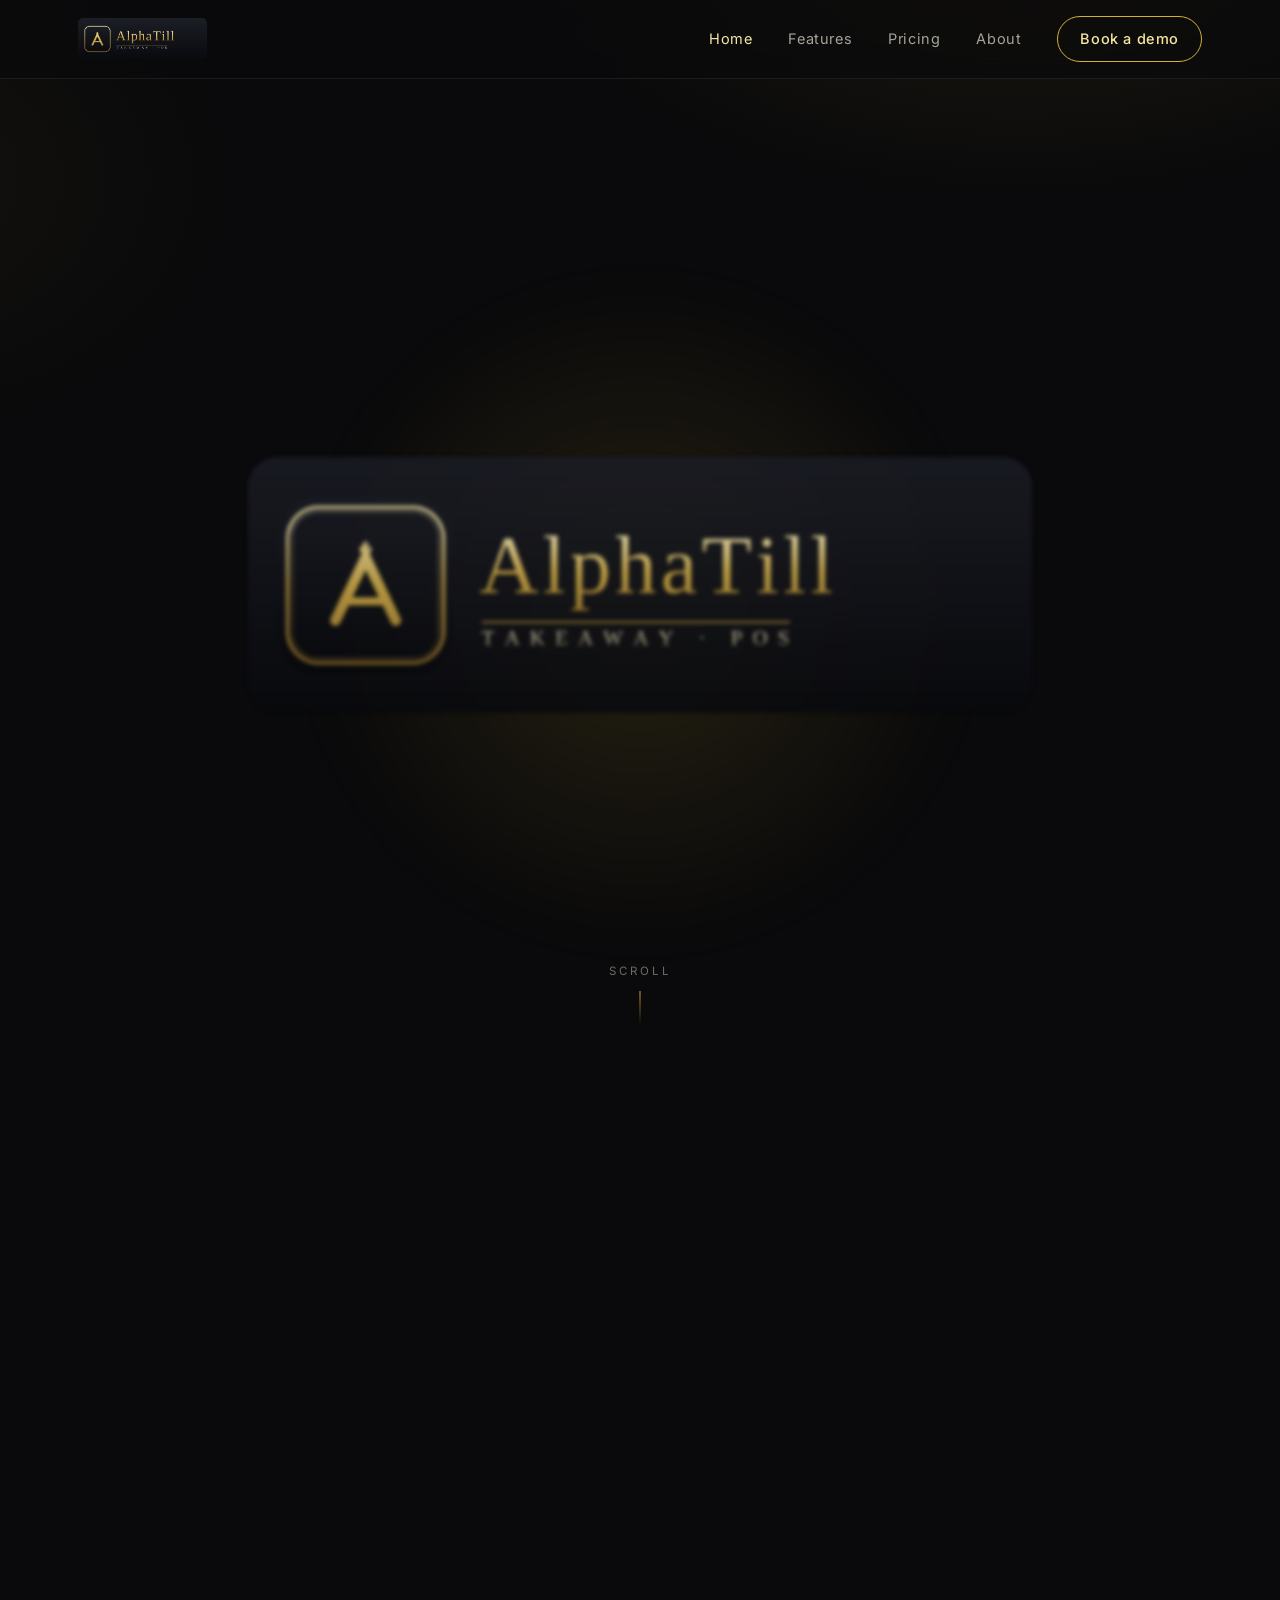
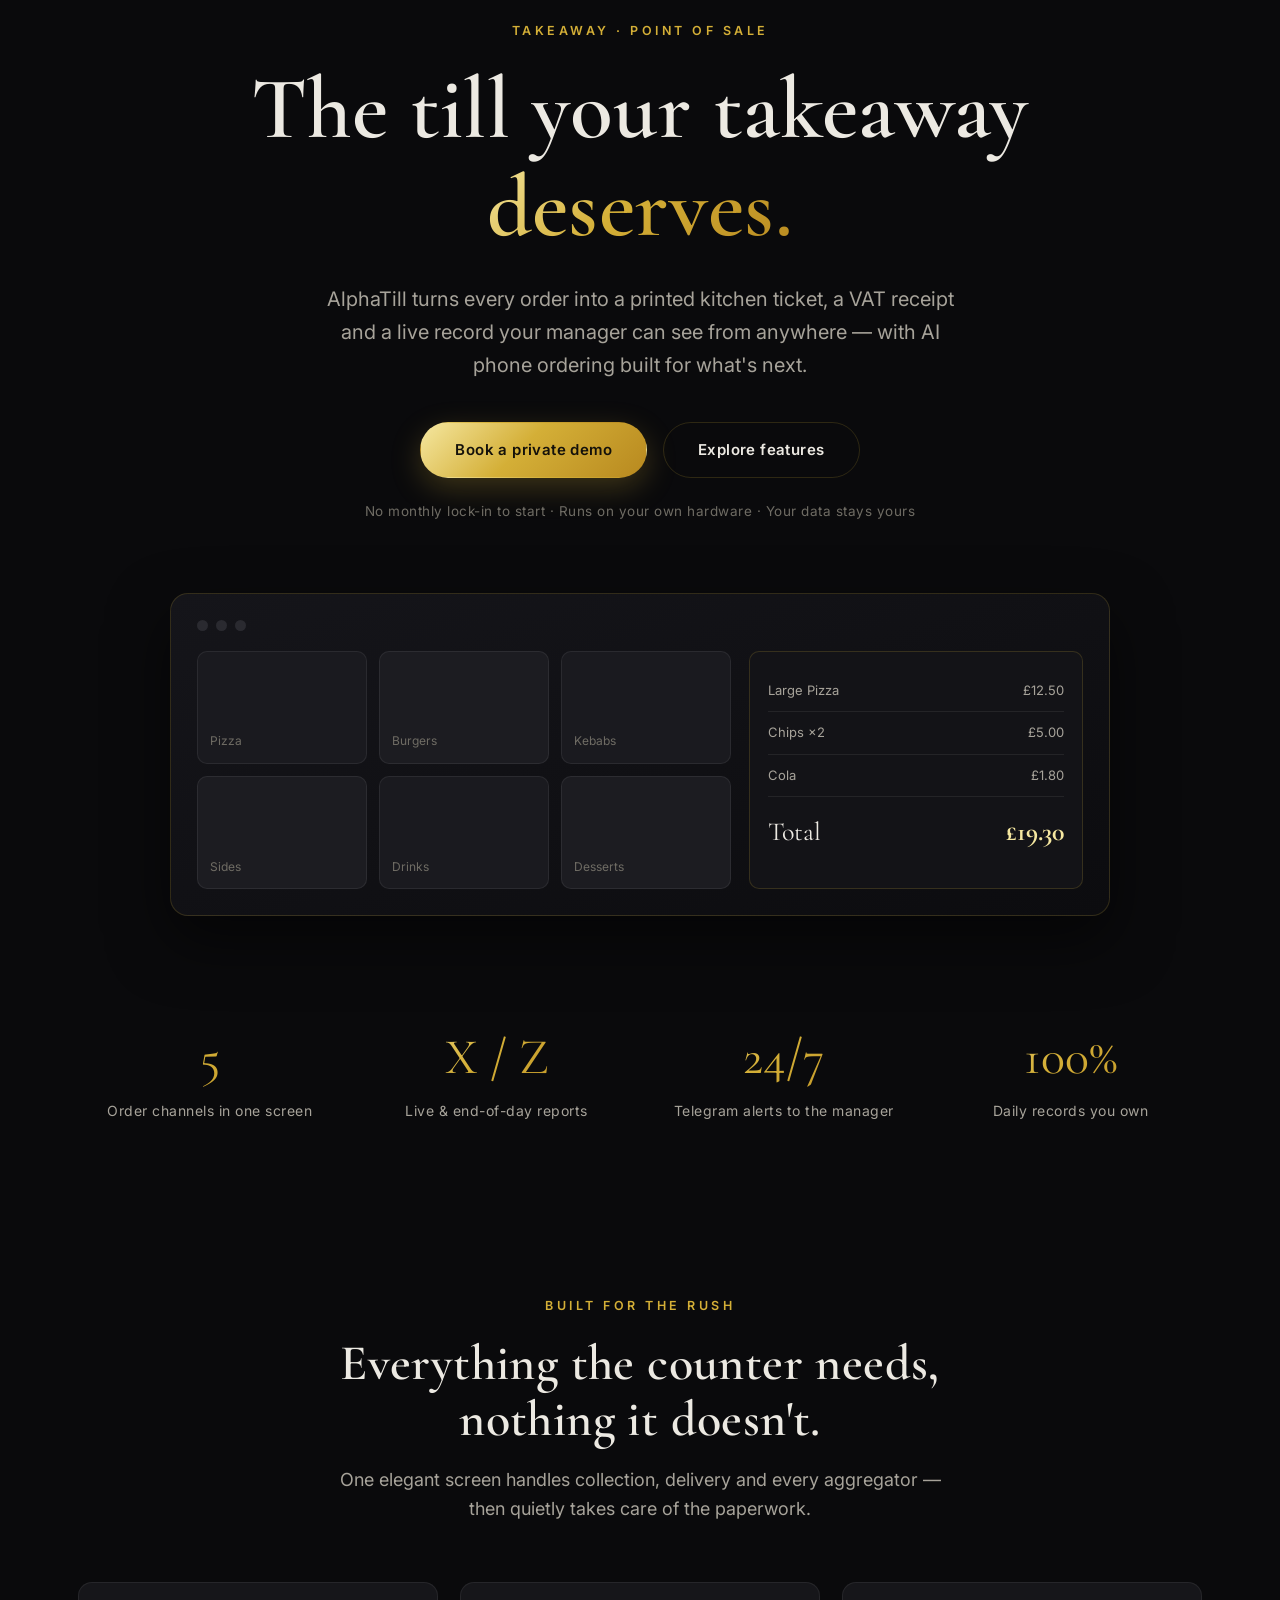
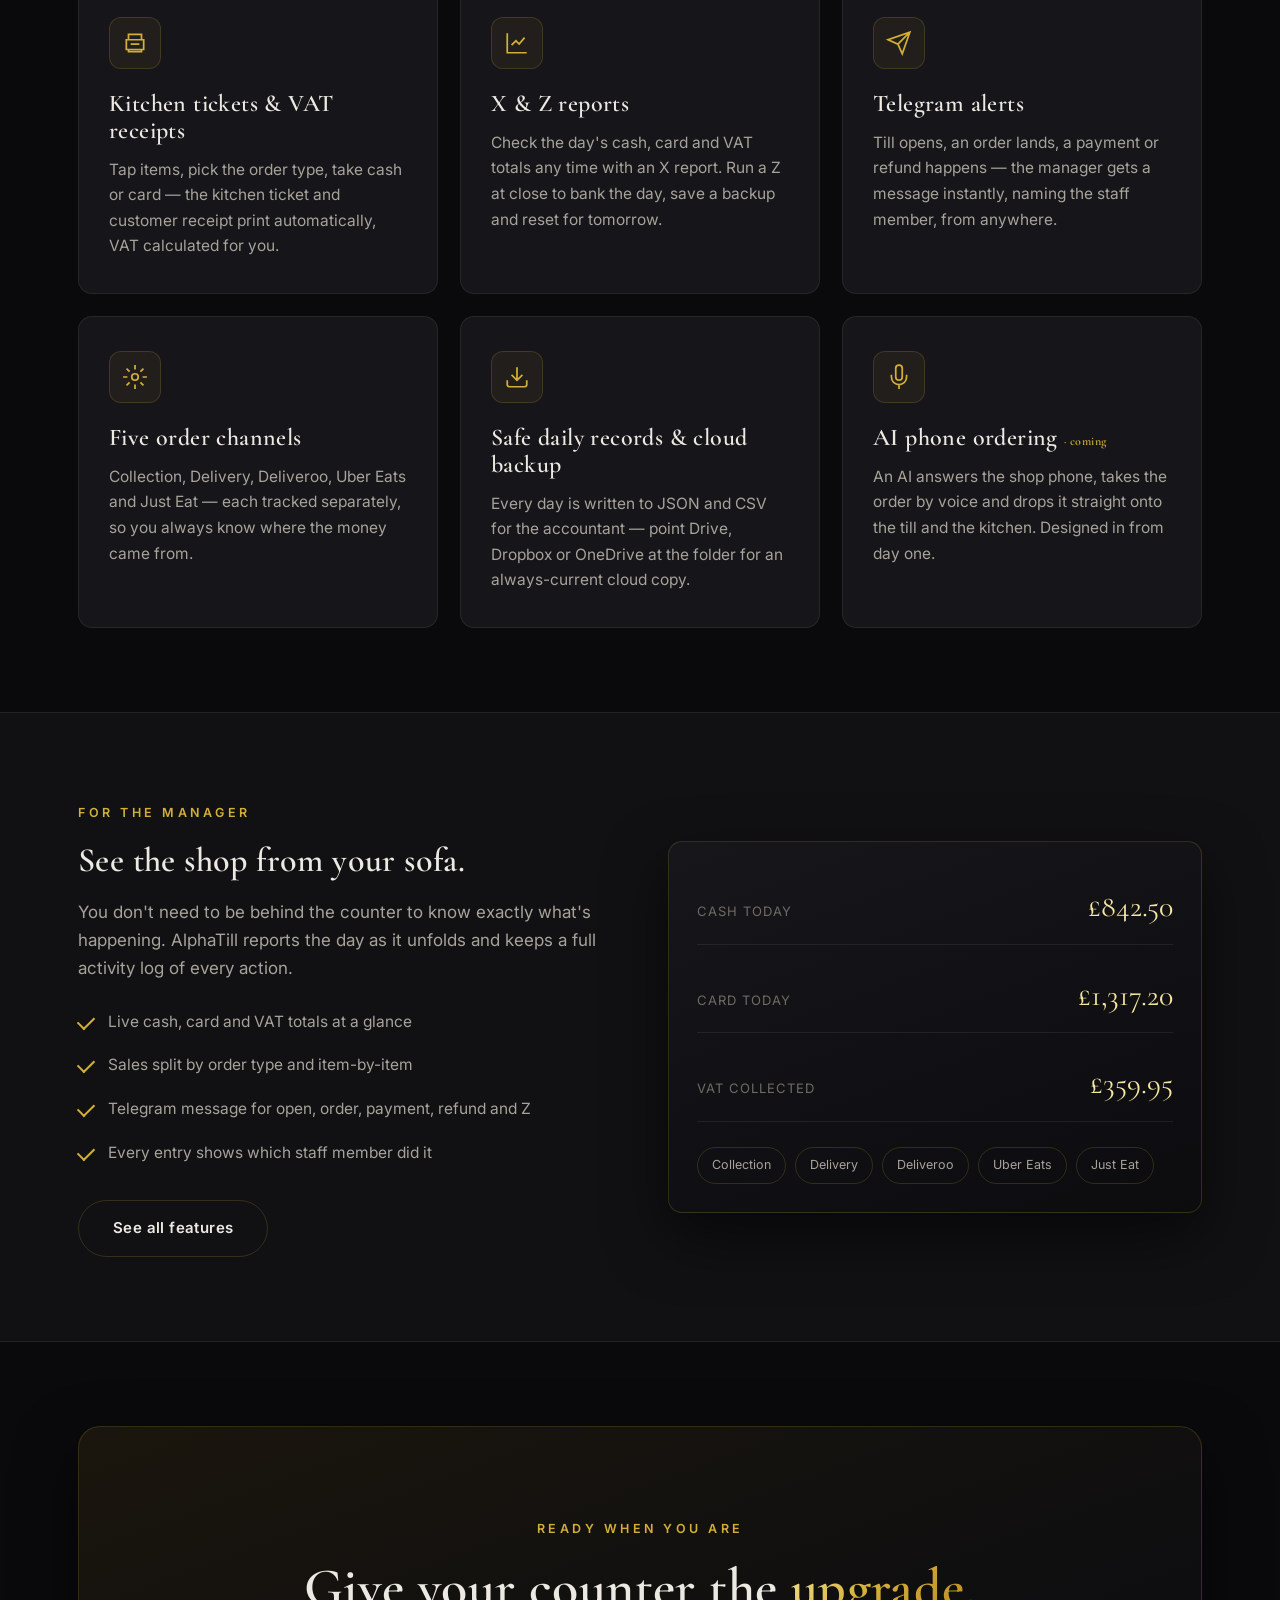
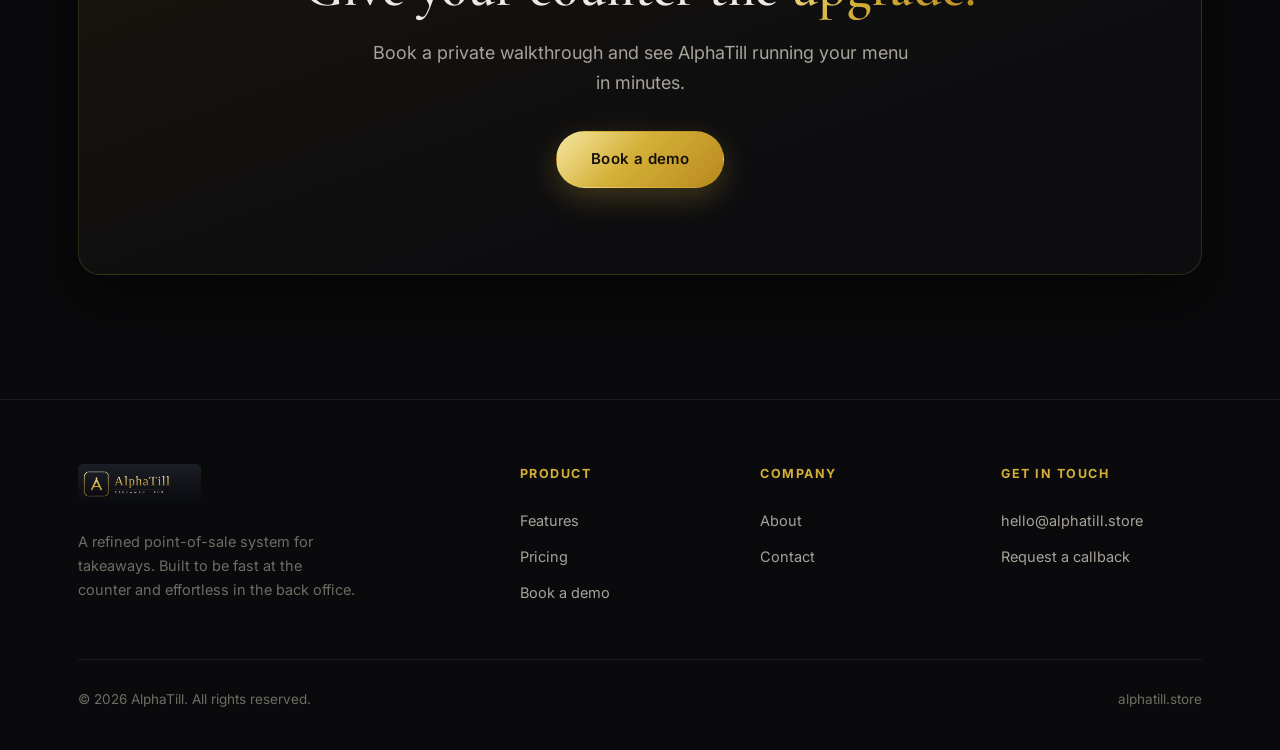
==== commit 8ec7c27f: "Move logo reveal animation to top of page" ====
--- a/index.html
+++ b/index.html
@@ -26,6 +26,19 @@
     <button class="menu-toggle" aria-label="Menu">☰</button>
   </div>
 </header>
+
+<!-- SCROLL-DRIVEN BRAND REVEAL -->
+<section class="brand-reveal" id="brandReveal">
+  <div class="brand-sticky">
+    <div class="brand-glow"></div>
+    <div class="brand-logo-wrap">
+      <img src="img/logo.png" class="brand-logo" alt="AlphaTill" />
+      <div class="brand-shine"></div>
+    </div>
+    <p class="brand-tag">Takeaway · Point of Sale</p>
+    <div class="brand-scrollcue">Scroll</div>
+  </div>
+</section>
 
 <!-- HERO -->
 <section class="hero">
@@ -62,19 +75,6 @@
   </div>
 </section>
 
-<!-- SCROLL-DRIVEN BRAND REVEAL -->
-<section class="brand-reveal" id="brandReveal">
-  <div class="brand-sticky">
-    <div class="brand-glow"></div>
-    <div class="brand-logo-wrap">
-      <img src="img/logo.png" class="brand-logo" alt="AlphaTill" />
-      <div class="brand-shine"></div>
-    </div>
-    <p class="brand-tag">Takeaway · Point of Sale</p>
-    <div class="brand-scrollcue">Scroll</div>
-  </div>
-</section>
-
 <!-- TRUST / STATS -->
 <section style="padding-top:30px;">
   <div class="wrap">
--- a/css/style.css
+++ b/css/style.css
@@ -359,7 +359,7 @@
 }
 
 /* ---------- Scroll-driven brand reveal ---------- */
-.brand-reveal { height: 180vh; position: relative; z-index: 1; }
+.brand-reveal { height: 160vh; position: relative; z-index: 1; }
 .brand-sticky {
   position: sticky; top: 0; height: 100vh;
   display: flex; flex-direction: column;
@@ -377,9 +377,9 @@
 .brand-logo-wrap {
   position: relative;
   will-change: transform, filter, opacity;
-  transform: scale(1.35);
-  filter: blur(14px);
-  opacity: 0;
+  transform: scale(1.12);
+  filter: blur(2px);
+  opacity: 1;
 }
 .brand-logo { width: min(700px, 88vw); display: block; }
 .brand-shine {
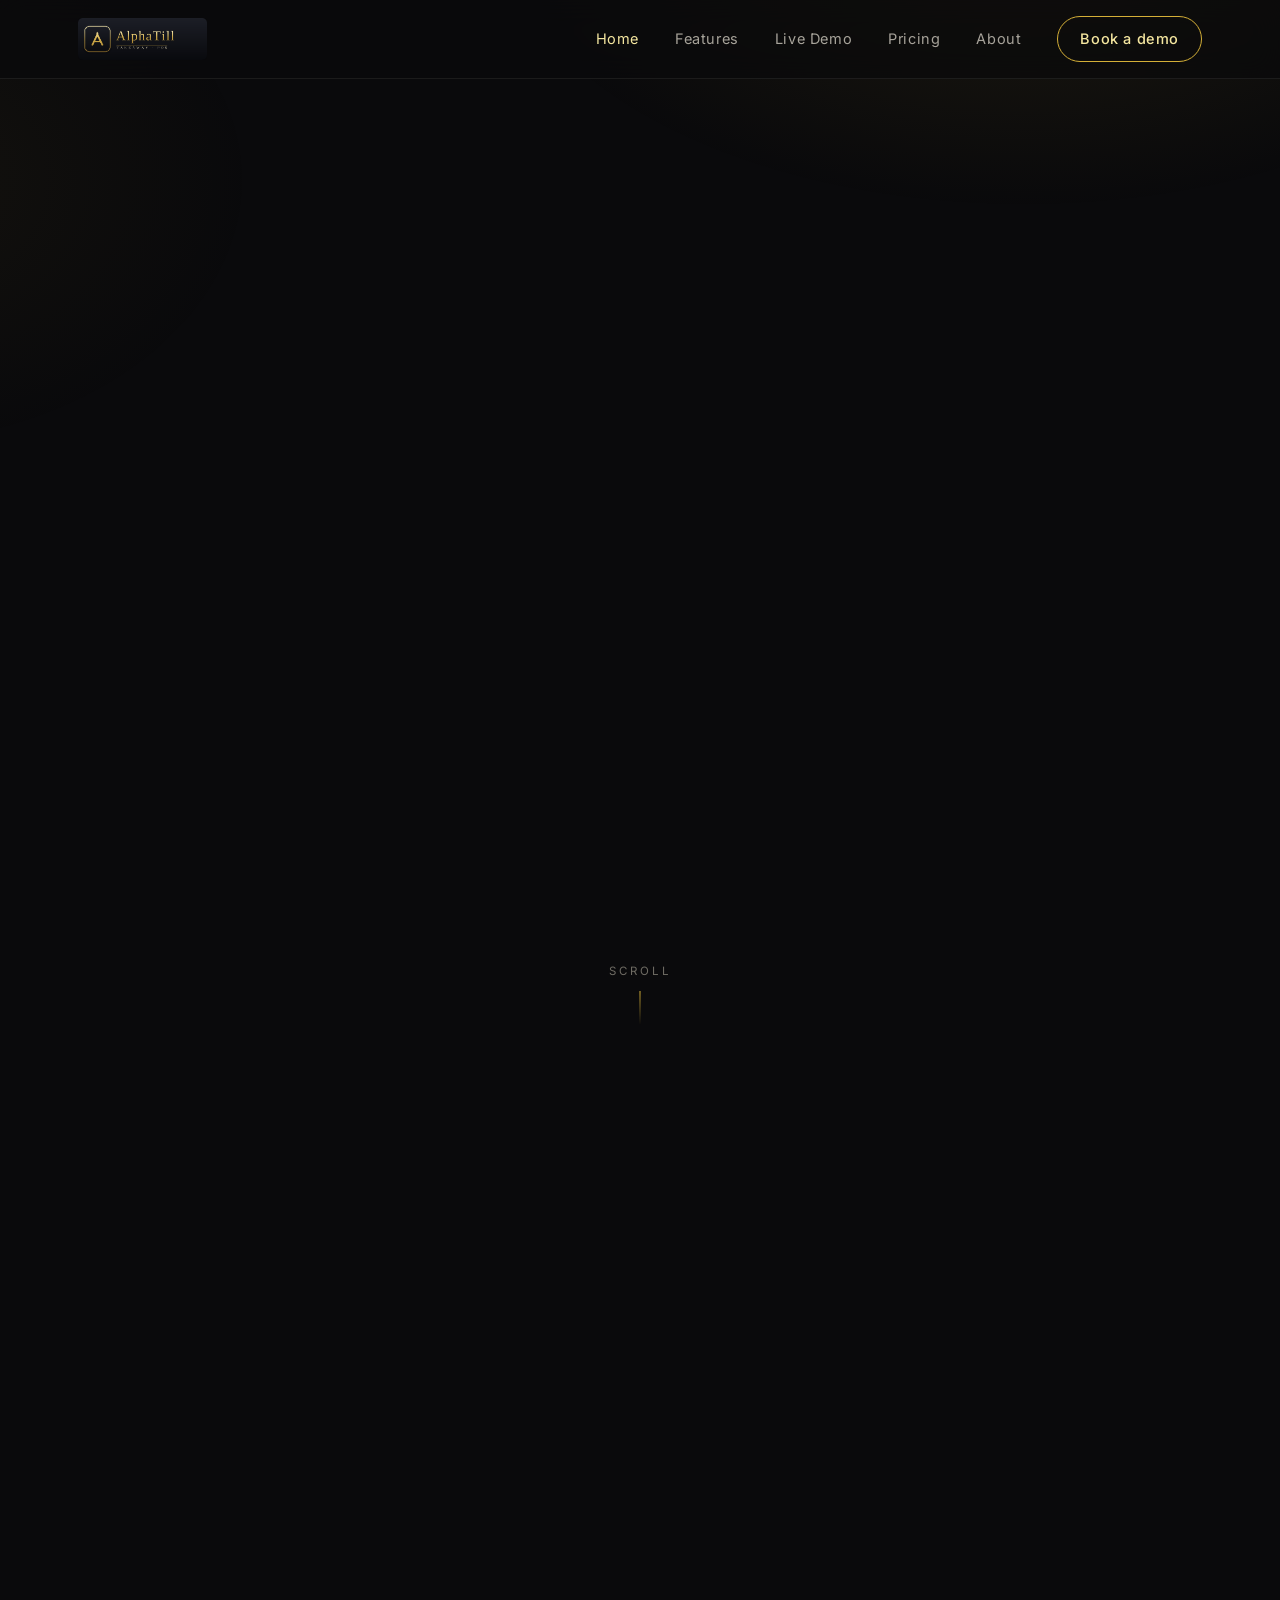
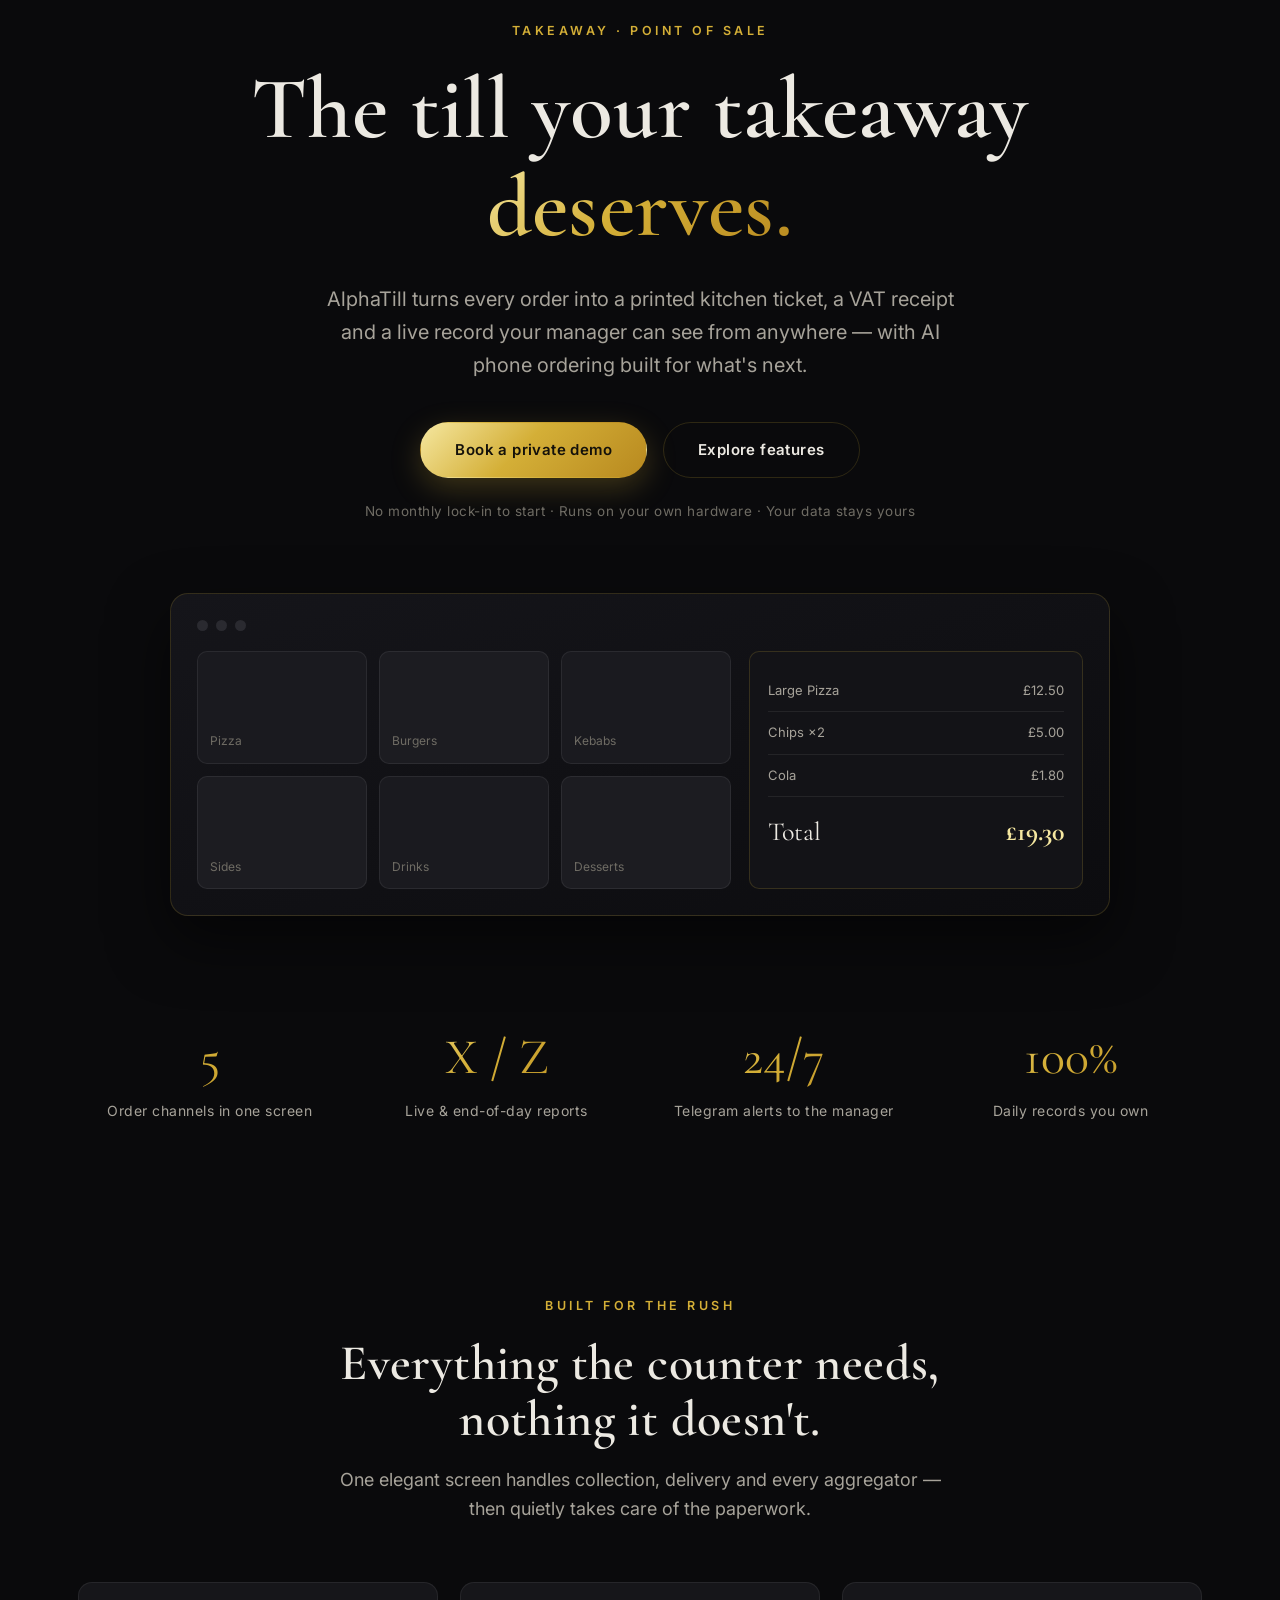
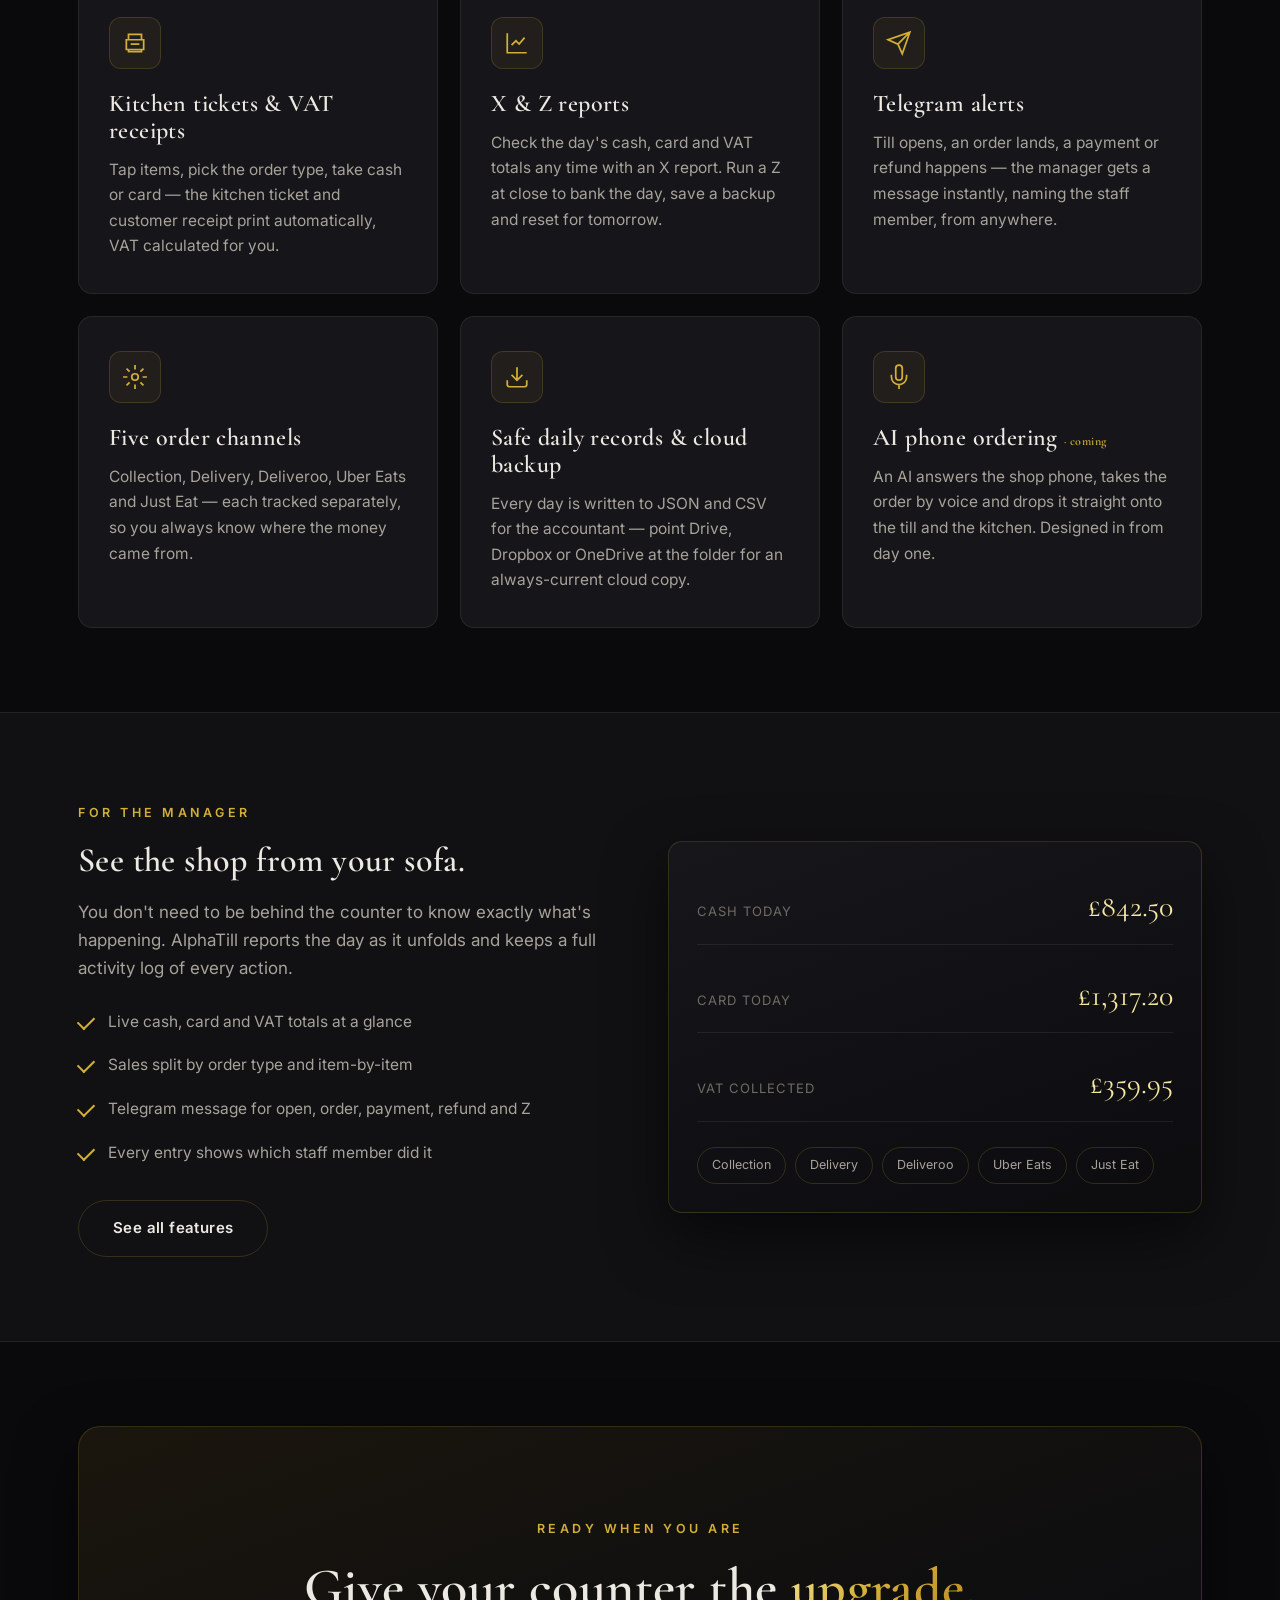
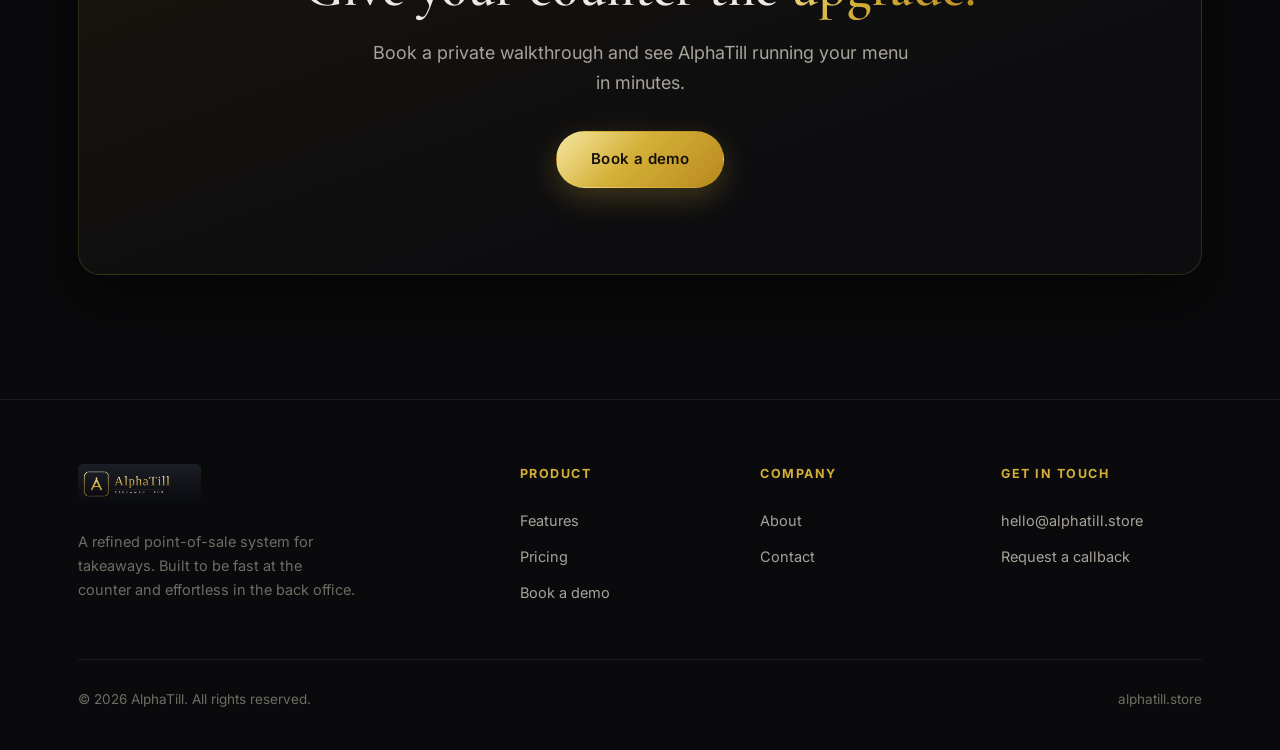
==== commit 3c1ea29e: "Add interactive Live Demo page" ====
--- a/index.html
+++ b/index.html
@@ -19,6 +19,7 @@
     <nav class="nav-links">
       <a href="index.html" class="active">Home</a>
       <a href="features.html">Features</a>
+      <a href="demo.html">Live Demo</a>
       <a href="pricing.html">Pricing</a>
       <a href="about.html">About</a>
       <a href="contact.html" class="nav-cta">Book a demo</a>
--- a/css/style.css
+++ b/css/style.css
@@ -372,14 +372,14 @@
   background: radial-gradient(circle, rgba(212,175,55,0.16), transparent 62%);
   filter: blur(44px);
   pointer-events: none;
-  opacity: 0.9;
+  opacity: 0;
 }
 .brand-logo-wrap {
   position: relative;
   will-change: transform, filter, opacity;
-  transform: scale(1.12);
-  filter: blur(2px);
-  opacity: 1;
+  transform: scale(1.3);
+  filter: blur(16px);
+  opacity: 0;
 }
 .brand-logo { width: min(700px, 88vw); display: block; }
 .brand-shine {
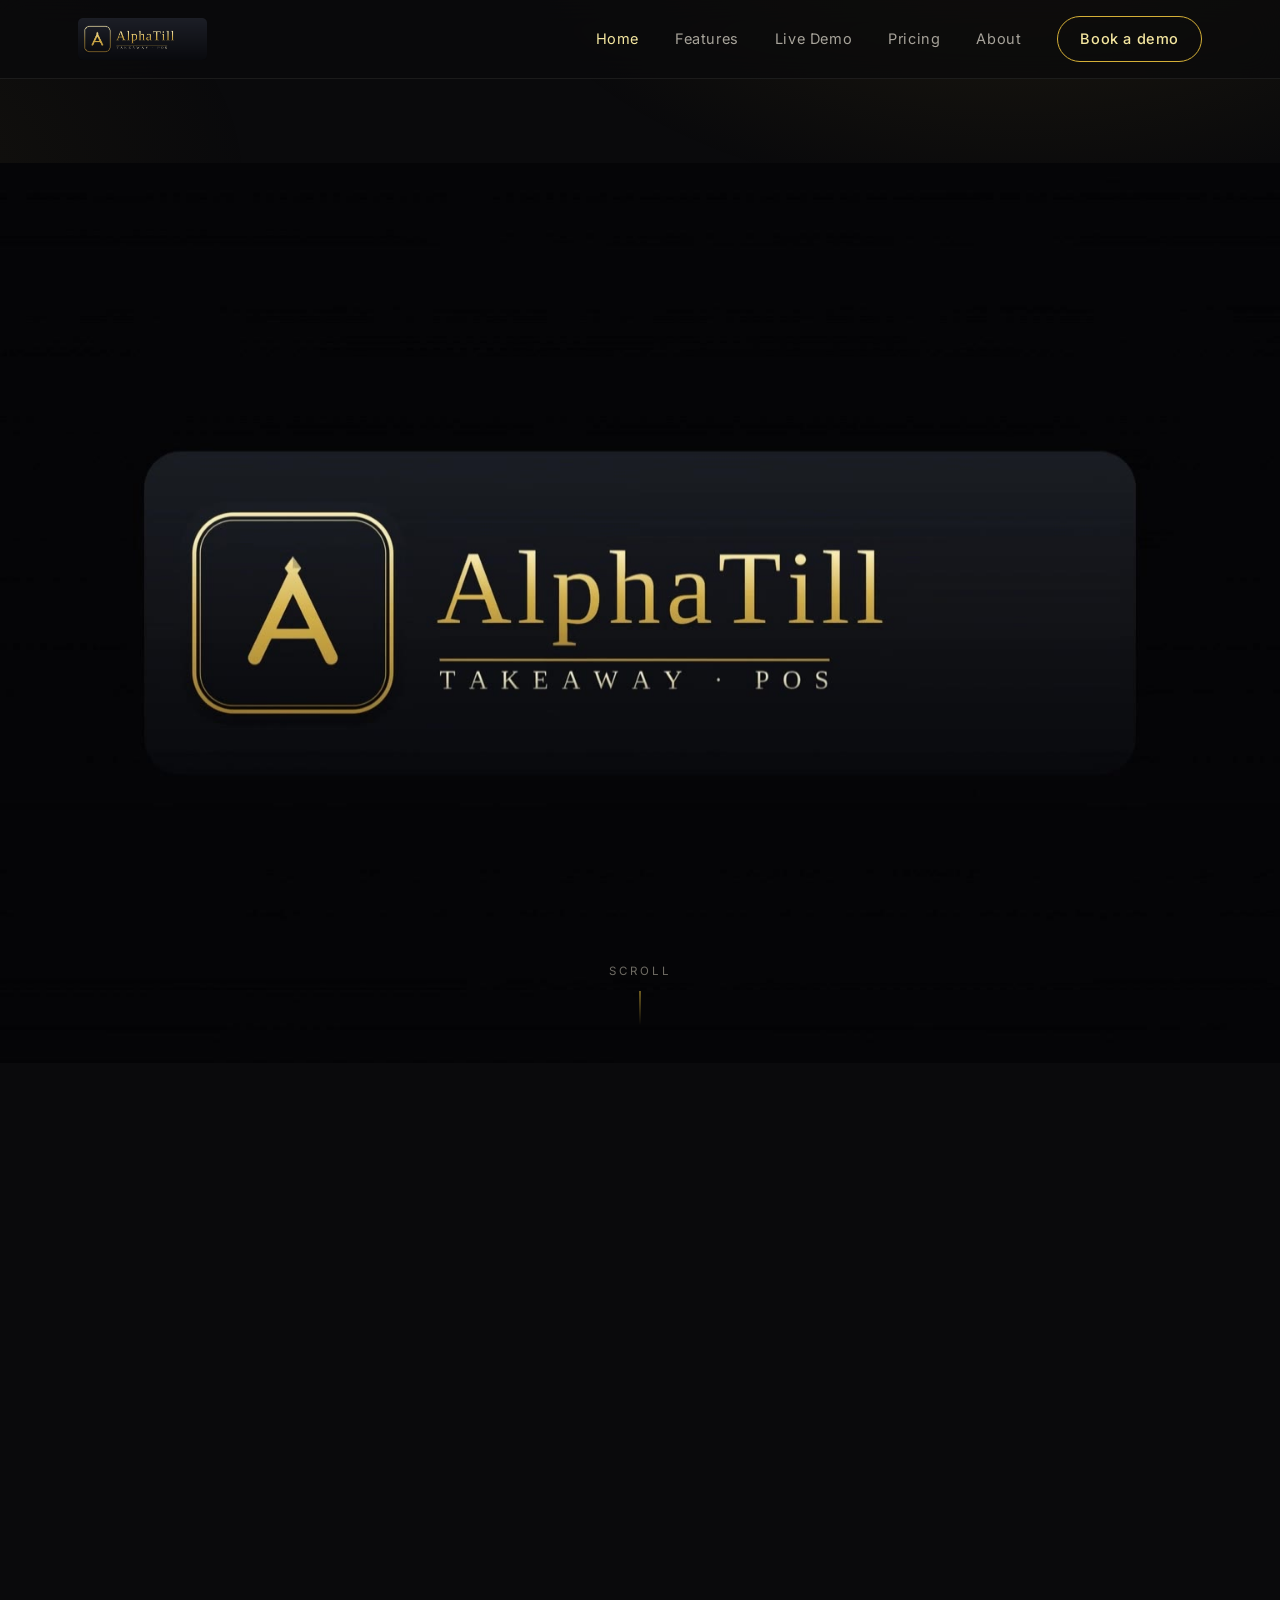
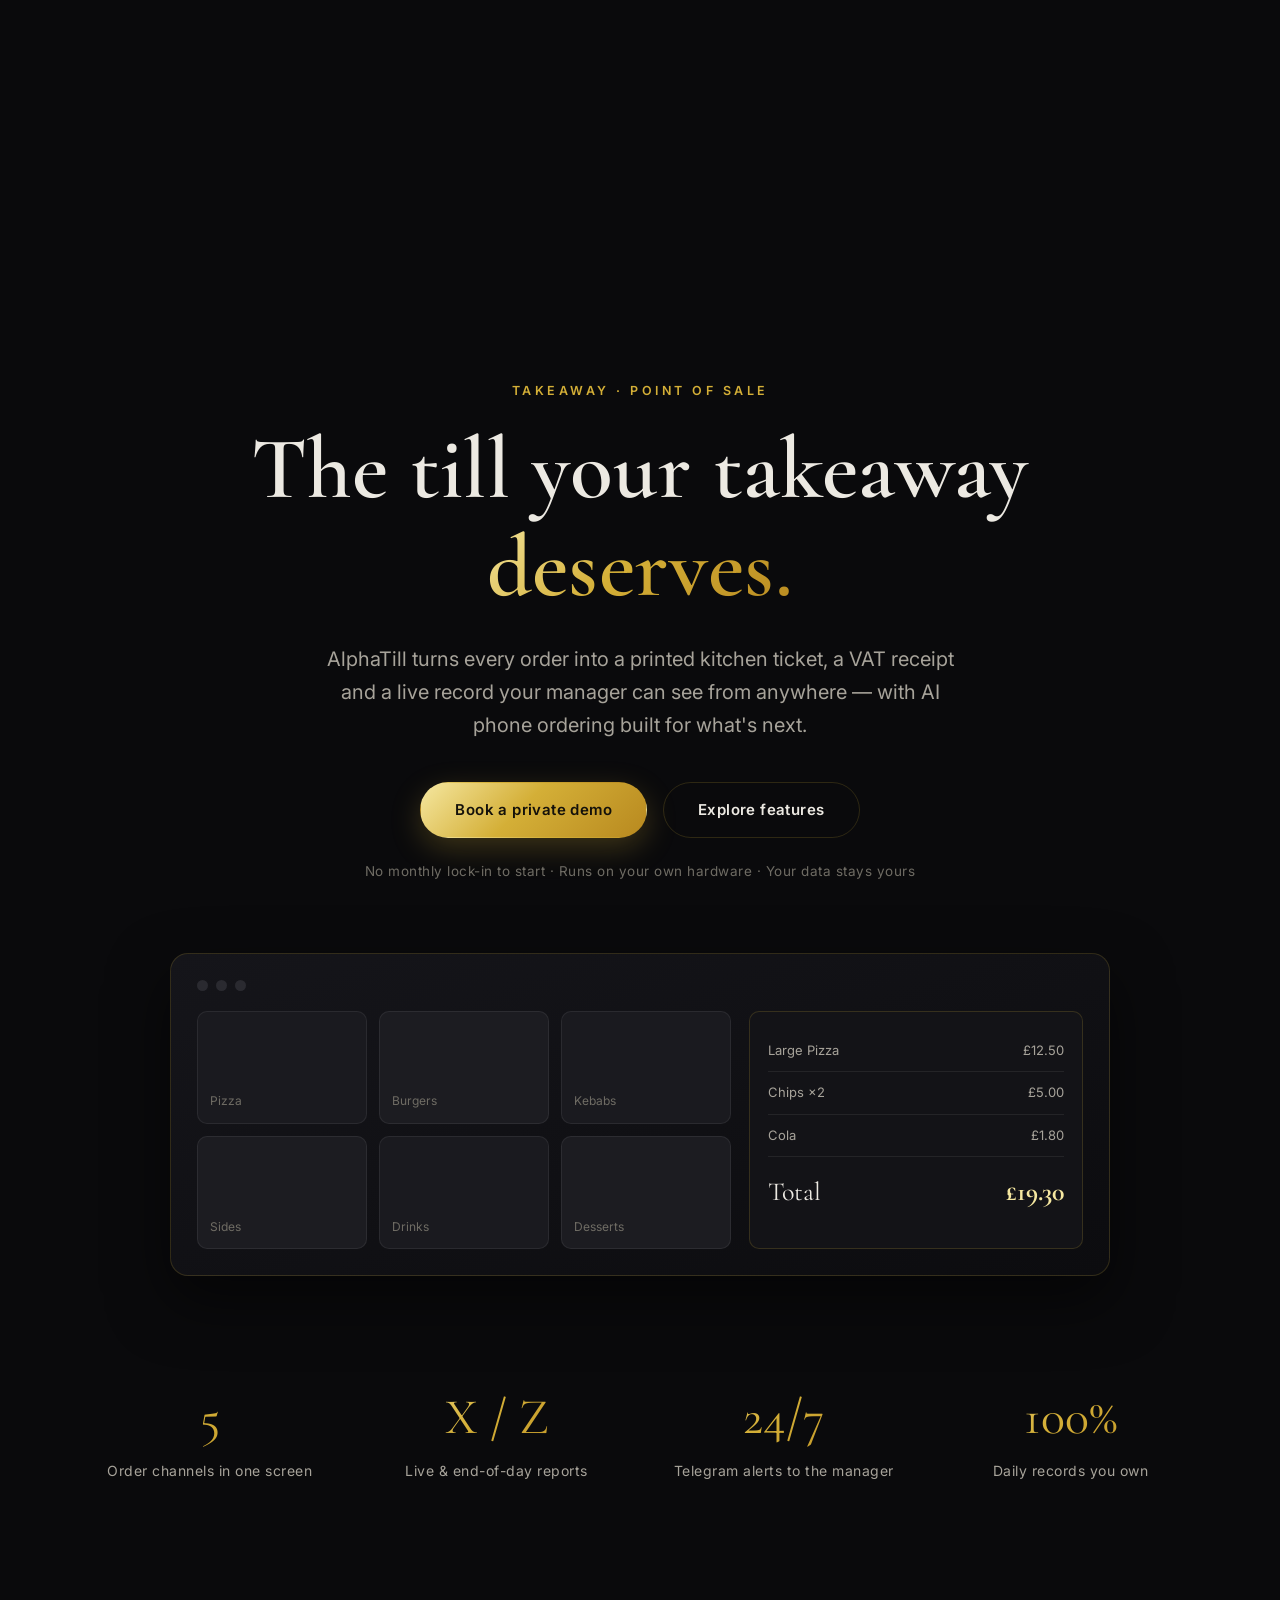
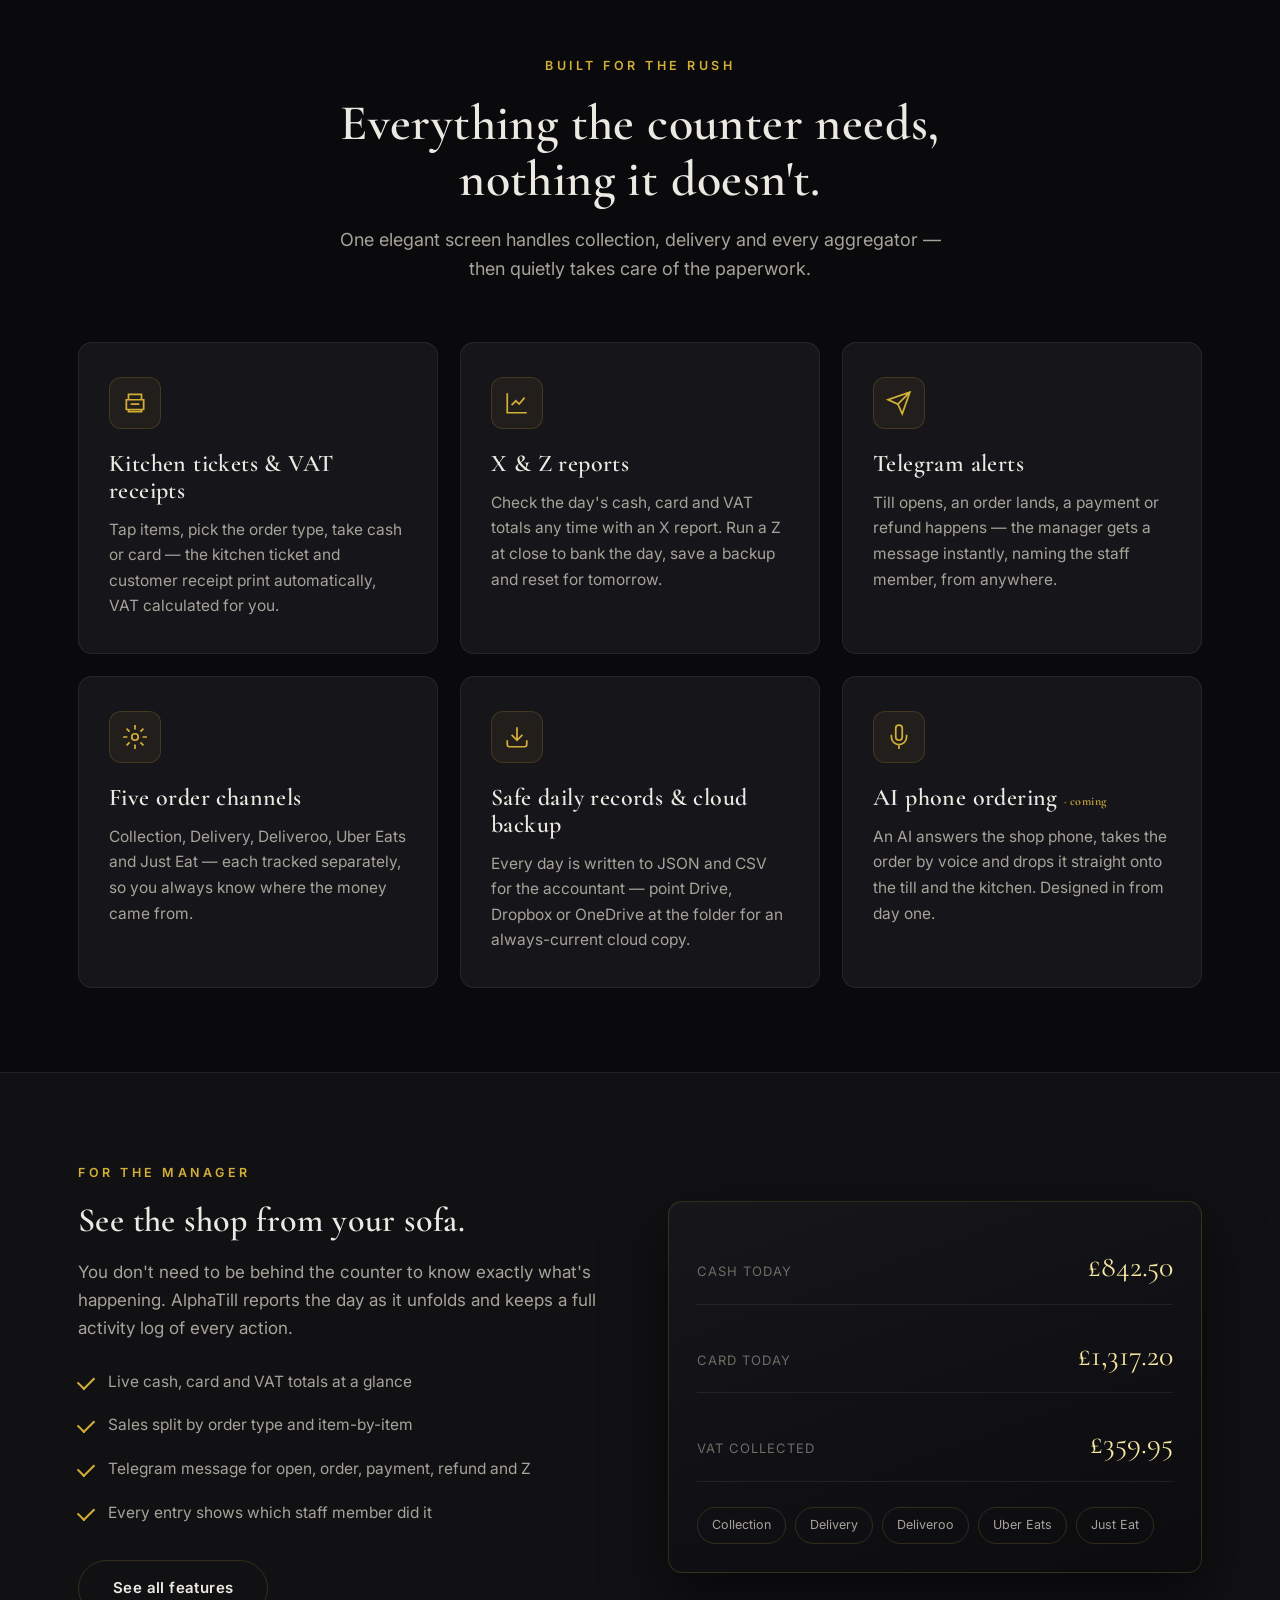
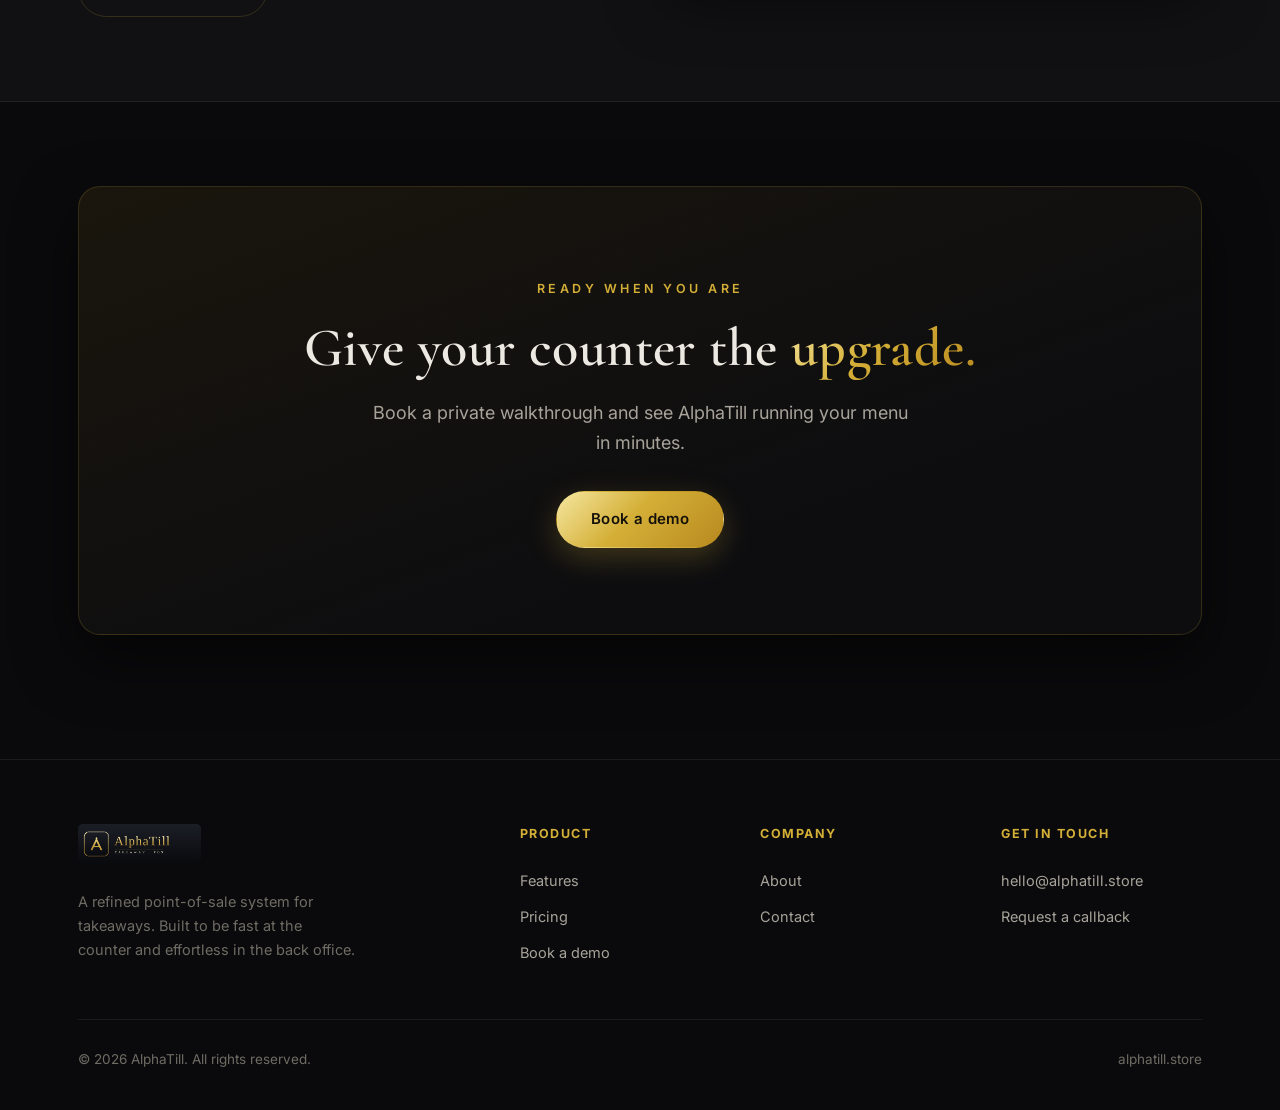
==== commit 2c96d467: "Replace scroll intro with logo-to-till morph video" ====
--- a/index.html
+++ b/index.html
@@ -28,15 +28,13 @@
   </div>
 </header>
 
-<!-- SCROLL-DRIVEN BRAND REVEAL -->
+<!-- SCROLL-DRIVEN BRAND INTRO (video) -->
 <section class="brand-reveal" id="brandReveal">
   <div class="brand-sticky">
-    <div class="brand-glow"></div>
-    <div class="brand-logo-wrap">
-      <img src="img/logo.png" class="brand-logo" alt="AlphaTill" />
-      <div class="brand-shine"></div>
-    </div>
-    <p class="brand-tag">Takeaway · Point of Sale</p>
+    <video id="introVideo" class="brand-video" muted playsinline preload="auto"
+           poster="video/intro-poster.jpg" aria-hidden="true">
+      <source src="video/intro.mp4" type="video/mp4" />
+    </video>
     <div class="brand-scrollcue">Scroll</div>
   </div>
 </section>
--- a/css/style.css
+++ b/css/style.css
@@ -359,7 +359,14 @@
 }
 
 /* ---------- Scroll-driven brand reveal ---------- */
-.brand-reveal { height: 160vh; position: relative; z-index: 1; }
+.brand-reveal { height: 200vh; position: relative; z-index: 1; }
+.brand-video {
+  position: absolute; inset: 0;
+  width: 100%; height: 100%;
+  object-fit: cover;
+  background: #050507;
+}
+@media (max-width: 720px) { .brand-video { object-fit: contain; } }
 .brand-sticky {
   position: sticky; top: 0; height: 100vh;
   display: flex; flex-direction: column;
@@ -417,8 +424,7 @@
 @media (max-width: 720px) { .brand-reveal { height: 150vh; } .brand-tag { letter-spacing: 10px; } }
 @media (prefers-reduced-motion: reduce) {
   .brand-reveal { height: auto; }
-  .brand-sticky { height: auto; padding: 90px 0; }
-  .brand-logo-wrap { transform: none; filter: none; opacity: 1; }
-  .brand-tag { opacity: 1; letter-spacing: 10px; }
+  .brand-sticky { height: auto; padding: 0; }
+  .brand-video { position: static; width: 100%; height: auto; object-fit: contain; }
   .brand-scrollcue { display: none; }
 }
